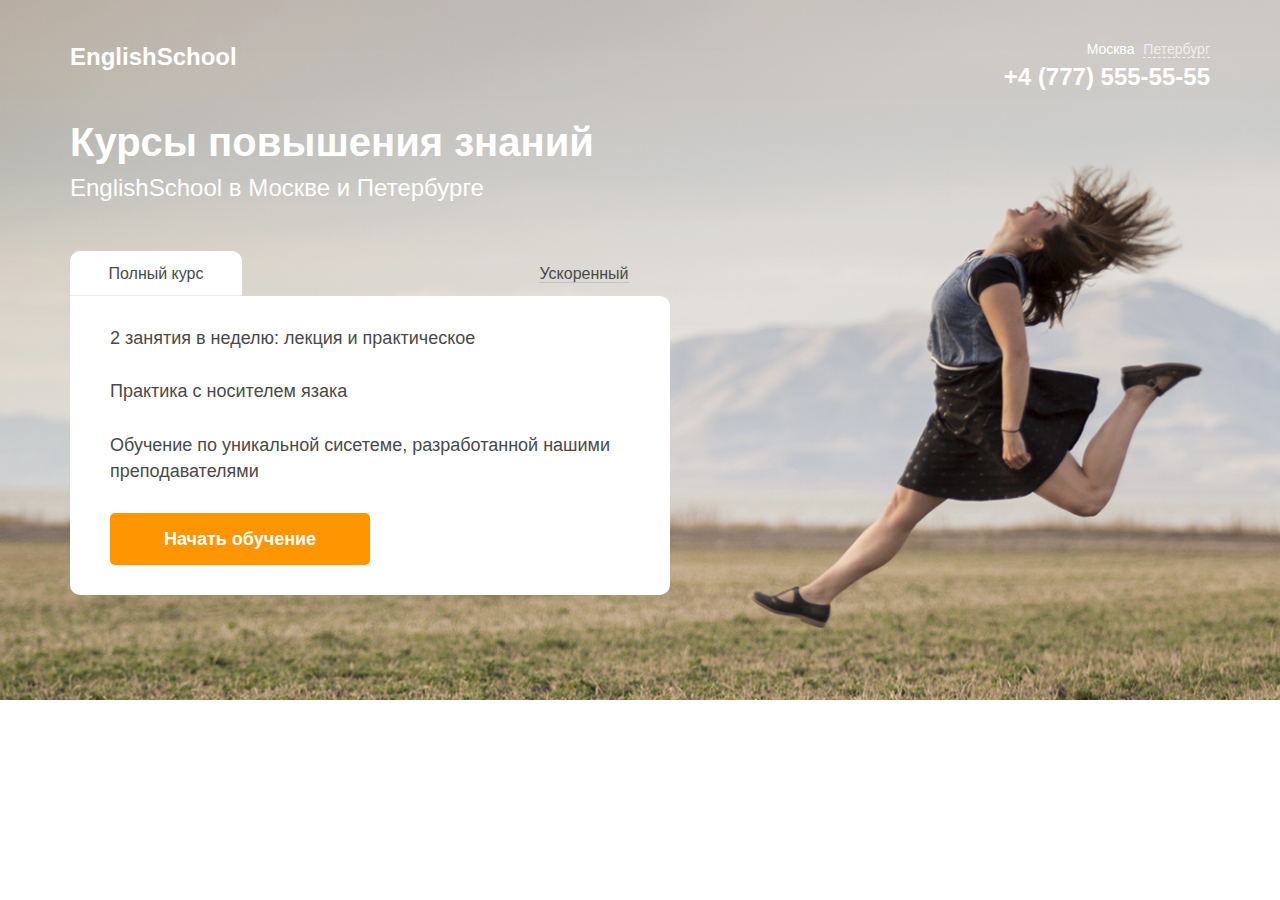
==== index.html @ d730fc29 "blah" ====
<!DOCTYPE html>
<html>
<head>

	<meta charset="utf-8" />

	<title>Заголовок</title>
	<meta content="" name="description" />
	<link rel="shortcut icon" href="favicon.png" />

	<meta http-equiv="X-UA-Compatible" content="IE=edge" />
	<meta name="viewport" content="width=device-width, initial-scale=1.0" />

	<link rel="stylesheet" href="libs/bootstrap/bootstrap-grid-3.3.2.min.css">
	<link rel="stylesheet" href="css/main.css"/>
	<link rel="stylesheet" href="css/media.css"/>
	<link href='http://fonts.googleapis.com/css?family=Open+Sans:600,300,400&subset=cyrillic' rel='stylesheet' type='text/css'>

</head>
<body>
	
	<div class="hidden"></div>
 
	<!--[if lt IE 9]>
	<script src="libs/html5shiv/es5-shim.min.js"></script>
	<script src="libs/html5shiv/html5shiv.min.js"></script> 
	<script src="libs/html5shiv/html5shiv-printshiv.min.js"></script>
	<script src="libs/respond/respond.min.js"></script>
	<![endif]-->
	
	<header class='clearfix'>
		<div class="container">
			<div class="row">
				<div class="top-line">
					<div class="col-md-6 col-sm-6">
						<div class="logo">EnglishSchool</div>
					</div>
					<div class="col-md-6 col-sm-6">
						<div class="phone">
							<div class="wrapper">
								<div class="tabs">
									<span class="tab">Москва</span> 
									<span class="tab">Петербург</span>
								</div>
								<div class="tab_content">
									<div class="tab_item">+4 (777) 555-55-55</div>
									<div class="tab_item">+7 (999) 999-99-99</div>
								</div>
							</div>
						</div>
					</div>
				</div>
			</div>
			<div class="row">
				<div class="heading clearfix">
					<div class="col-md-12">
						<h1>Курсы повышения знаний</h1>
						<h2>EnglishSchool в Москве и Петербурге</h2>
					</div>
					<div class="col-md-12">
						<div class="offers-cta clearfix">
							<div class="wrapper">
								<div class="tabs">
									<span class="tab active" style="float: left"><p>Полный курс</p></span> 
									<span class="tab" style="float: right"><p>Ускоренный</p></span>
								</div>
								<div class="tab_content">
									<div class="tab_item">
										<p>2 занятия в неделю: лекция и практическое</p>
										<p>Практика с носителем язака</p>
										<p>Обучение по уникальной сисетеме, разработанной нашими преподавателями</p>
										<a href="#" class="btn">Начать обучение</a>
									</div>
									<div class="tab_item">
										<p>2 занятия в неделю: лекция и практическое</p>
										<p>Практика с носителем язака</p>
										<p>Обучение по уникальной сисетеме, разработанной нашими преподавателями</p>
										<a href="#" class="btn">Начать обучение</a> 
									</div>
								</div>
							</div>
						</div>
					</div>
				</div>
			</div>
		</div>
	</header>
	
	<script src="libs/bootstrap/bootstrap.min.js"></script>
	<script src="libs/jquery/jquery-1.11.2.min.js"></script>
	<script src="libs/modernizr/modernizr.js"></script>
	
	<script src="js/common.js"></script>

	<!-- Yandex.Metrika counter --><!-- /Yandex.Metrika counter -->
	<!-- Google Analytics counter --><!-- /Google Analytics counter -->
	
</body>
</html>
---- css/main.css ----
body {
  font-family: "Open Sans ", sans-serif;
  font-weight: normal;
  font-size: 14px;
  min-width: 320px;
  position: relative;
  line-height: 1.42857;
  -webkit-font-smoothing: antialised; }

h1 {
  font-size: 40px; }

h2 {
  font-size: 24px;
  font-weight: 300; }

header {
  min-height: 700px;
  background: url("../img/header-bg.png") top center/cover;
  color: white;
  padding-bottom: 60px; }

.top-line {
  margin-top: 40px; }

.logo {
  font-size: 24px;
  font-weight: 600; }

.phone {
  text-align: right; }

.phone .wrapper .tabs :nth-child(2) {
  margin-left: 5px; }

.phone .wrapper .tabs .tab {
  color: rgba(255, 255, 255, 0.7);
  border-bottom: 1px dashed rgba(255, 255, 255, 0.7);
  cursor: pointer; }

.phone .wrapper .tabs .active {
  color: white;
  border-bottom: none;
  cursor: auto; }

.phone .wrapper .tab_content .tab_item {
  display: none;
  font-size: 24px;
  font-weight: 600; }

.phone .wrapper .tab_content .tab_item:first-child {
  display: block; }

.heading {
  margin-top: 20px; }

.heading h1, .heading h2 {
  margin: 0; }

.offers-cta {
  width: 600px;
  margin-top: 45px;
  position: relative; }
  .offers-cta .wrapper .tabs .tab {
    position: relative;
    display: inline-block;
    width: 172px;
    height: 100px;
    color: #4a4a4a;
    text-align: center;
    line-height: 45px;
    font-size: 16px;
    cursor: pointer; }
    .offers-cta .wrapper .tabs .tab.active {
      background: white;
      border-radius: 10px;
      text-align: center;
      line-height: 45px;
      font-size: 16px;
      cursor: auto; }
      .offers-cta .wrapper .tabs .tab.active::before {
        content: "";
        position: absolute;
        left: 0;
        top: 44px;
        display: inline-block;
        width: 172px;
        height: 1px;
        background: #ebebeb;
        z-index: 1; }
      .offers-cta .wrapper .tabs .tab.active p {
        border-bottom: none; }
        .offers-cta .wrapper .tabs .tab.active p:hover {
          border: none; }
    .offers-cta .wrapper .tabs .tab p {
      border-bottom: 1px solid rgba(0, 0, 0, 0.1);
      display: inline; }
      .offers-cta .wrapper .tabs .tab p:hover {
        border-bottom: 1px solid #4a4a4a; }
  .offers-cta .wrapper .tab_content {
    display: block;
    position: absolute;
    top: 45px;
    width: 600px;
    padding: 30px 40px;
    background: white;
    border-radius: 10px; }
    .offers-cta .wrapper .tab_content .tab_item p {
      margin: 0 0 28px 0;
      color: #4a4a4a;
      font-size: 18px; }
    .offers-cta .wrapper .tab_content .tab_item .btn {
      display: block;
      width: 50%;
      height: 52px;
      border-radius: 5px;
      background: #ff9500;
      color: white;
      font-size: 18px;
      font-weight: 600;
      line-height: 52px;
      text-align: center;
      -webkit-transition: all 0.1s ease-in-out;
      transition: all 0.1s ease-in-out; }
      .offers-cta .wrapper .tab_content .tab_item .btn:hover {
        text-decoration: none;
        background: #ffa423; }

body input:focus:required:invalid,
body textarea:focus:required:invalid {
  color: red; }

body input:required:valid,
body textarea:required:valid {
  color: green; }

.hidden {
  display: none; }
---- css/media.css ----
/*==========  Desktop First Method  ==========*/

/* Large Devices, Wide Screens */
@media only screen and (max-width : 1200px) {

}

/* Medium Devices, Desktops */
@media only screen and (max-width : 992px) {

}

/* Small Devices, Tablets */
@media only screen and (max-width : 768px) {
	header{
		min-height: 750px; 
	}

	.logo, .phone {
		text-align: center;
	}
	
	.logo {
		margin-bottom: 35px;
	}

	.heading h1 {
		font-size: 40px;
		text-align: center;
		line-height: 1.2em;
		margin-bottom: 15px;
	}

	.heading h2 {
		font-size: 22px;
		text-align: center;
	}
	.offers-cta{
		margin: 50px auto auto auto;
	}
}

/* Extra Small Devices, Phones */
@media only screen and (max-width : 571px) {
	header{
		min-height: 800px; 
	}
}

/* Custom, iPhone Retina */
@media only screen and (max-width : 430px) {
	header{
		min-height: 900px; 
	}
	.heading{
		margin-top: 40px;
	}
	.offers-cta{
		width: 90%;
	}
	.offers-cta .wrapper .tabs .tab, .offers-cta .wrapper .tabs .tab.active::before{
		width: 159px;
	}
	.offers-cta .wrapper .tab_content, .offers-cta .wrapper .tab_content .tab_item .btn{
		width: 100%;
	}
}


/*==========  Mobile First Method  ==========*/

/* Custom, iPhone Retina */
@media only screen and (min-width : 320px) {

}

/* Extra Small Devices, Phones */
@media only screen and (min-width : 480px) {

}

/* Small Devices, Tablets */
@media only screen and (min-width : 768px) {

}

/* Medium Devices, Desktops */
@media only screen and (min-width : 992px) {

}

 /* Large Devices, Wide Screens */
@media only screen and (min-width : 1200px) {

}
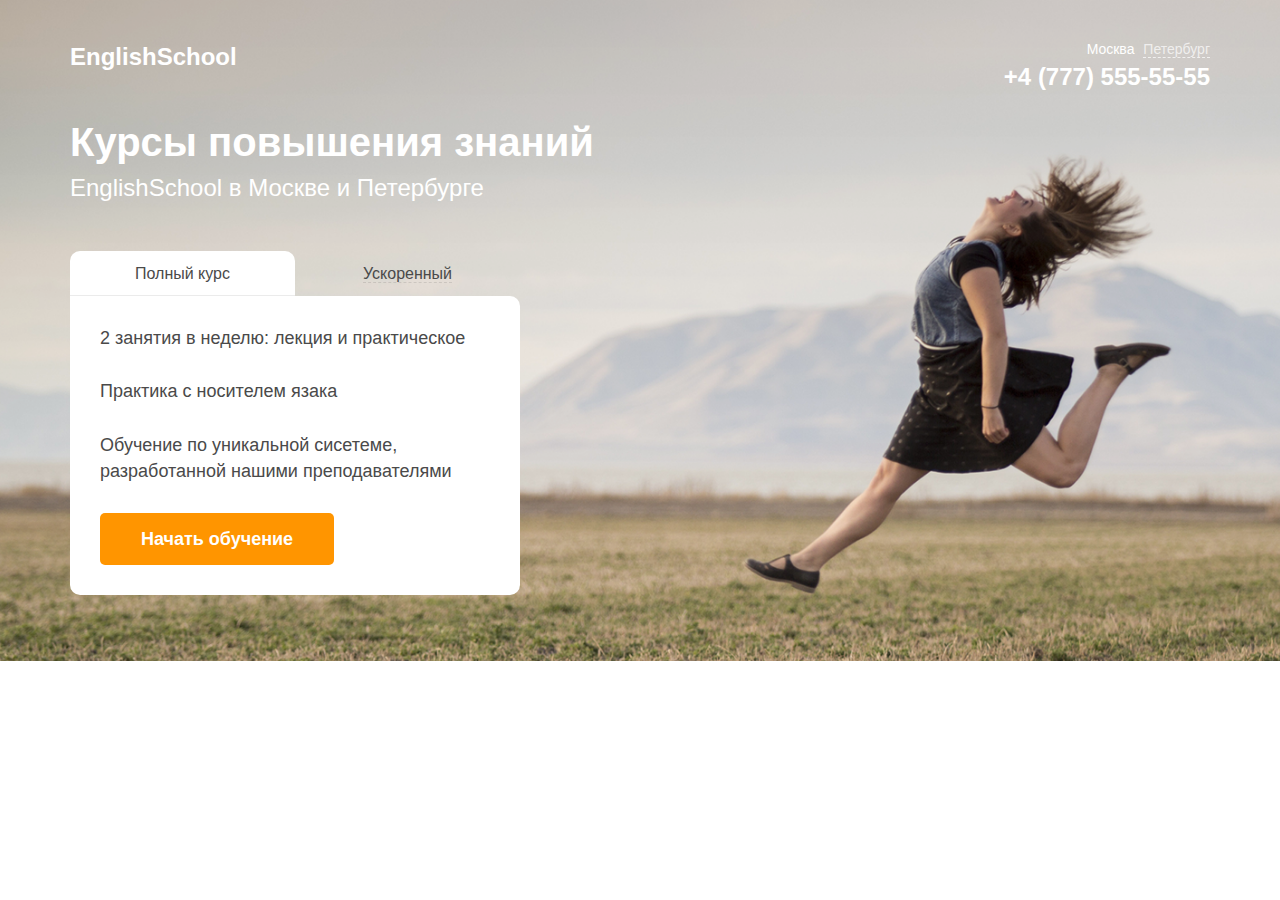
==== commit e6969868: "blah" ====
--- a/index.html
+++ b/index.html
@@ -31,12 +31,12 @@
 	<header class='clearfix'>
 		<div class="container">
 			<div class="row">
-				<div class="top-line">
+				<div class="top-line clearfix">
 					<div class="col-md-6 col-sm-6">
 						<div class="logo">EnglishSchool</div>
 					</div>
 					<div class="col-md-6 col-sm-6">
-						<div class="phone">
+						<div class="phone clearfix">
 							<div class="wrapper">
 								<div class="tabs">
 									<span class="tab">Москва</span> 
@@ -57,28 +57,29 @@
 						<h1>Курсы повышения знаний</h1>
 						<h2>EnglishSchool в Москве и Петербурге</h2>
 					</div>
+				</div>
+				<div class="offers-cta clearfix">
 					<div class="col-md-12">
-						<div class="offers-cta clearfix">
-							<div class="wrapper">
-								<div class="tabs">
-									<span class="tab active" style="float: left"><p>Полный курс</p></span> 
-									<span class="tab" style="float: right"><p>Ускоренный</p></span>
+						<div class="wrapper clearfix">
+							<div class="tabs">
+								<span class="tab active" style="float: left"><p>Полный курс</p></span> 
+								<span class="tab" style="float: right"><p>Ускоренный</p></span>
+							</div>
+							<div class="tab_content">
+								<div class="tab_item">
+									<p>2 занятия в неделю: лекция и практическое</p>
+									<p>Практика с носителем язака</p>
+									<p>Обучение по уникальной сисетеме, разработанной нашими преподавателями</p>
+									<a href="#" class="btn">Начать обучение</a>
 								</div>
-								<div class="tab_content">
-									<div class="tab_item">
-										<p>2 занятия в неделю: лекция и практическое</p>
-										<p>Практика с носителем язака</p>
-										<p>Обучение по уникальной сисетеме, разработанной нашими преподавателями</p>
-										<a href="#" class="btn">Начать обучение</a>
-									</div>
-									<div class="tab_item">
-										<p>2 занятия в неделю: лекция и практическое</p>
-										<p>Практика с носителем язака</p>
-										<p>Обучение по уникальной сисетеме, разработанной нашими преподавателями</p>
-										<a href="#" class="btn">Начать обучение</a> 
-									</div>
+								<div class="tab_item">
+									<p>2 занятия в неделю: лекция и практическое</p>
+									<p>Практика с носителем язака</p>
+									<p>Обучение по уникальной сисетеме, разработанной нашими преподавателями</p>
+									<a href="#" class="btn">Начать обучение</a> 
 								</div>
 							</div>
+							<div class="myclearfix">.</div>
 						</div>
 					</div>
 				</div>
--- a/css/main.css
+++ b/css/main.css
@@ -15,7 +15,8 @@
   font-weight: 300; }
 
 header {
-  min-height: 700px;
+  min-height: 100px;
+  padding-bottom: 60px;
   background: url("../img/header-bg.png") top center/cover;
   color: white;
   padding-bottom: 60px; }
@@ -58,73 +59,78 @@
   margin: 0; }
 
 .offers-cta {
-  width: 600px;
-  margin-top: 45px;
-  position: relative; }
-  .offers-cta .wrapper .tabs .tab {
-    position: relative;
-    display: inline-block;
-    width: 172px;
-    height: 100px;
-    color: #4a4a4a;
-    text-align: center;
-    line-height: 45px;
-    font-size: 16px;
-    cursor: pointer; }
-    .offers-cta .wrapper .tabs .tab.active {
-      background: white;
-      border-radius: 10px;
+  margin-top: 45px; }
+  .offers-cta .col-md-12 .wrapper {
+    width: 450px;
+    position: relative; }
+    .offers-cta .col-md-12 .wrapper .tabs .tab {
+      position: relative;
+      display: inline-block;
+      width: 50%;
+      height: 100px;
+      color: #4a4a4a;
       text-align: center;
       line-height: 45px;
       font-size: 16px;
-      cursor: auto; }
-      .offers-cta .wrapper .tabs .tab.active::before {
-        content: "";
-        position: absolute;
-        left: 0;
-        top: 44px;
-        display: inline-block;
-        width: 172px;
-        height: 1px;
-        background: #ebebeb;
-        z-index: 1; }
-      .offers-cta .wrapper .tabs .tab.active p {
-        border-bottom: none; }
-        .offers-cta .wrapper .tabs .tab.active p:hover {
-          border: none; }
-    .offers-cta .wrapper .tabs .tab p {
-      border-bottom: 1px solid rgba(0, 0, 0, 0.1);
-      display: inline; }
-      .offers-cta .wrapper .tabs .tab p:hover {
-        border-bottom: 1px solid #4a4a4a; }
-  .offers-cta .wrapper .tab_content {
+      cursor: pointer; }
+      .offers-cta .col-md-12 .wrapper .tabs .tab.active {
+        background: white;
+        border-radius: 10px;
+        text-align: center;
+        line-height: 45px;
+        font-size: 16px;
+        cursor: auto; }
+        .offers-cta .col-md-12 .wrapper .tabs .tab.active::before {
+          content: "";
+          position: absolute;
+          left: 0;
+          top: 44px;
+          display: inline-block;
+          width: 100%;
+          height: 1px;
+          background: #ebebeb;
+          z-index: 1; }
+        .offers-cta .col-md-12 .wrapper .tabs .tab.active p {
+          border-bottom: none; }
+          .offers-cta .col-md-12 .wrapper .tabs .tab.active p:hover {
+            border: none; }
+      .offers-cta .col-md-12 .wrapper .tabs .tab p {
+        border-bottom: 1px dashed rgba(0, 0, 0, 0.1);
+        display: inline; }
+        .offers-cta .col-md-12 .wrapper .tabs .tab p:hover {
+          border-bottom: 1px dashed #4a4a4a; }
+    .offers-cta .col-md-12 .wrapper .tab_content {
+      display: block;
+      position: absolute;
+      top: 45px;
+      width: 450px;
+      padding: 30px 30px;
+      background: white;
+      border-radius: 10px; }
+      .offers-cta .col-md-12 .wrapper .tab_content .tab_item p {
+        margin: 0 0 28px 0;
+        color: #4a4a4a;
+        font-size: 18px; }
+      .offers-cta .col-md-12 .wrapper .tab_content .tab_item .btn {
+        display: block;
+        width: 60%;
+        height: 52px;
+        border-radius: 5px;
+        background: #ff9500;
+        color: white;
+        font-size: 18px;
+        font-weight: 600;
+        line-height: 52px;
+        text-align: center;
+        -webkit-transition: all 0.1s ease-in-out;
+        transition: all 0.1s ease-in-out; }
+        .offers-cta .col-md-12 .wrapper .tab_content .tab_item .btn:hover {
+          text-decoration: none;
+          background: #ffa423; }
+  .offers-cta .col-md-12 .myclearfix {
     display: block;
-    position: absolute;
-    top: 45px;
-    width: 600px;
-    padding: 30px 40px;
-    background: white;
-    border-radius: 10px; }
-    .offers-cta .wrapper .tab_content .tab_item p {
-      margin: 0 0 28px 0;
-      color: #4a4a4a;
-      font-size: 18px; }
-    .offers-cta .wrapper .tab_content .tab_item .btn {
-      display: block;
-      width: 50%;
-      height: 52px;
-      border-radius: 5px;
-      background: #ff9500;
-      color: white;
-      font-size: 18px;
-      font-weight: 600;
-      line-height: 52px;
-      text-align: center;
-      -webkit-transition: all 0.1s ease-in-out;
-      transition: all 0.1s ease-in-out; }
-      .offers-cta .wrapper .tab_content .tab_item .btn:hover {
-        text-decoration: none;
-        background: #ffa423; }
+    height: 350px;
+    text-indent: -9999px; }
 
 body input:focus:required:invalid,
 body textarea:focus:required:invalid {
--- a/css/media.css
+++ b/css/media.css
@@ -1,6 +1,6 @@
 /*==========  Desktop First Method  ==========*/
 
-/* Large Devices, Wide Screens */
+/* Large Devices, Wide Scre	ens */
 @media only screen and (max-width : 1200px) {
 
 }
@@ -30,40 +30,40 @@
 		line-height: 1.2em;
 		margin-bottom: 15px;
 	}
-
 	.heading h2 {
 		font-size: 22px;
 		text-align: center;
 	}
-	.offers-cta{
-		margin: 50px auto auto auto;
+	.offers-cta .col-md-12 .wrapper, .offers-cta .col-md-12 .wrapper .tab_content .tab_item .btn {
+		margin: auto;
 	}
 }
 
 /* Extra Small Devices, Phones */
 @media only screen and (max-width : 571px) {
-	header{
-		min-height: 800px; 
+	.offers-cta .col-md-12 .wrapper, .offers-cta .col-md-12 .wrapper .tab_content {
+		width: 100%;
 	}
 }
 
 /* Custom, iPhone Retina */
 @media only screen and (max-width : 430px) {
-	header{
-		min-height: 900px; 
-	}
+	/*header{
+		min-height: 1100px; 
+	}*/
 	.heading{
 		margin-top: 40px;
 	}
-	.offers-cta{
-		width: 90%;
+	.offers-cta .col-md-12 .wrapper .tab_content{
+		padding: 30px;
 	}
-	.offers-cta .wrapper .tabs .tab, .offers-cta .wrapper .tabs .tab.active::before{
-		width: 159px;
-	}
-	.offers-cta .wrapper .tab_content, .offers-cta .wrapper .tab_content .tab_item .btn{
+	.offers-cta .col-md-12 .wrapper .tab_content .tab_item .btn{
 		width: 100%;
 	}
+	.offers-cta .col-md-12 .myclearfix {
+		height: 400px;
+	}
+	
 }
 
 
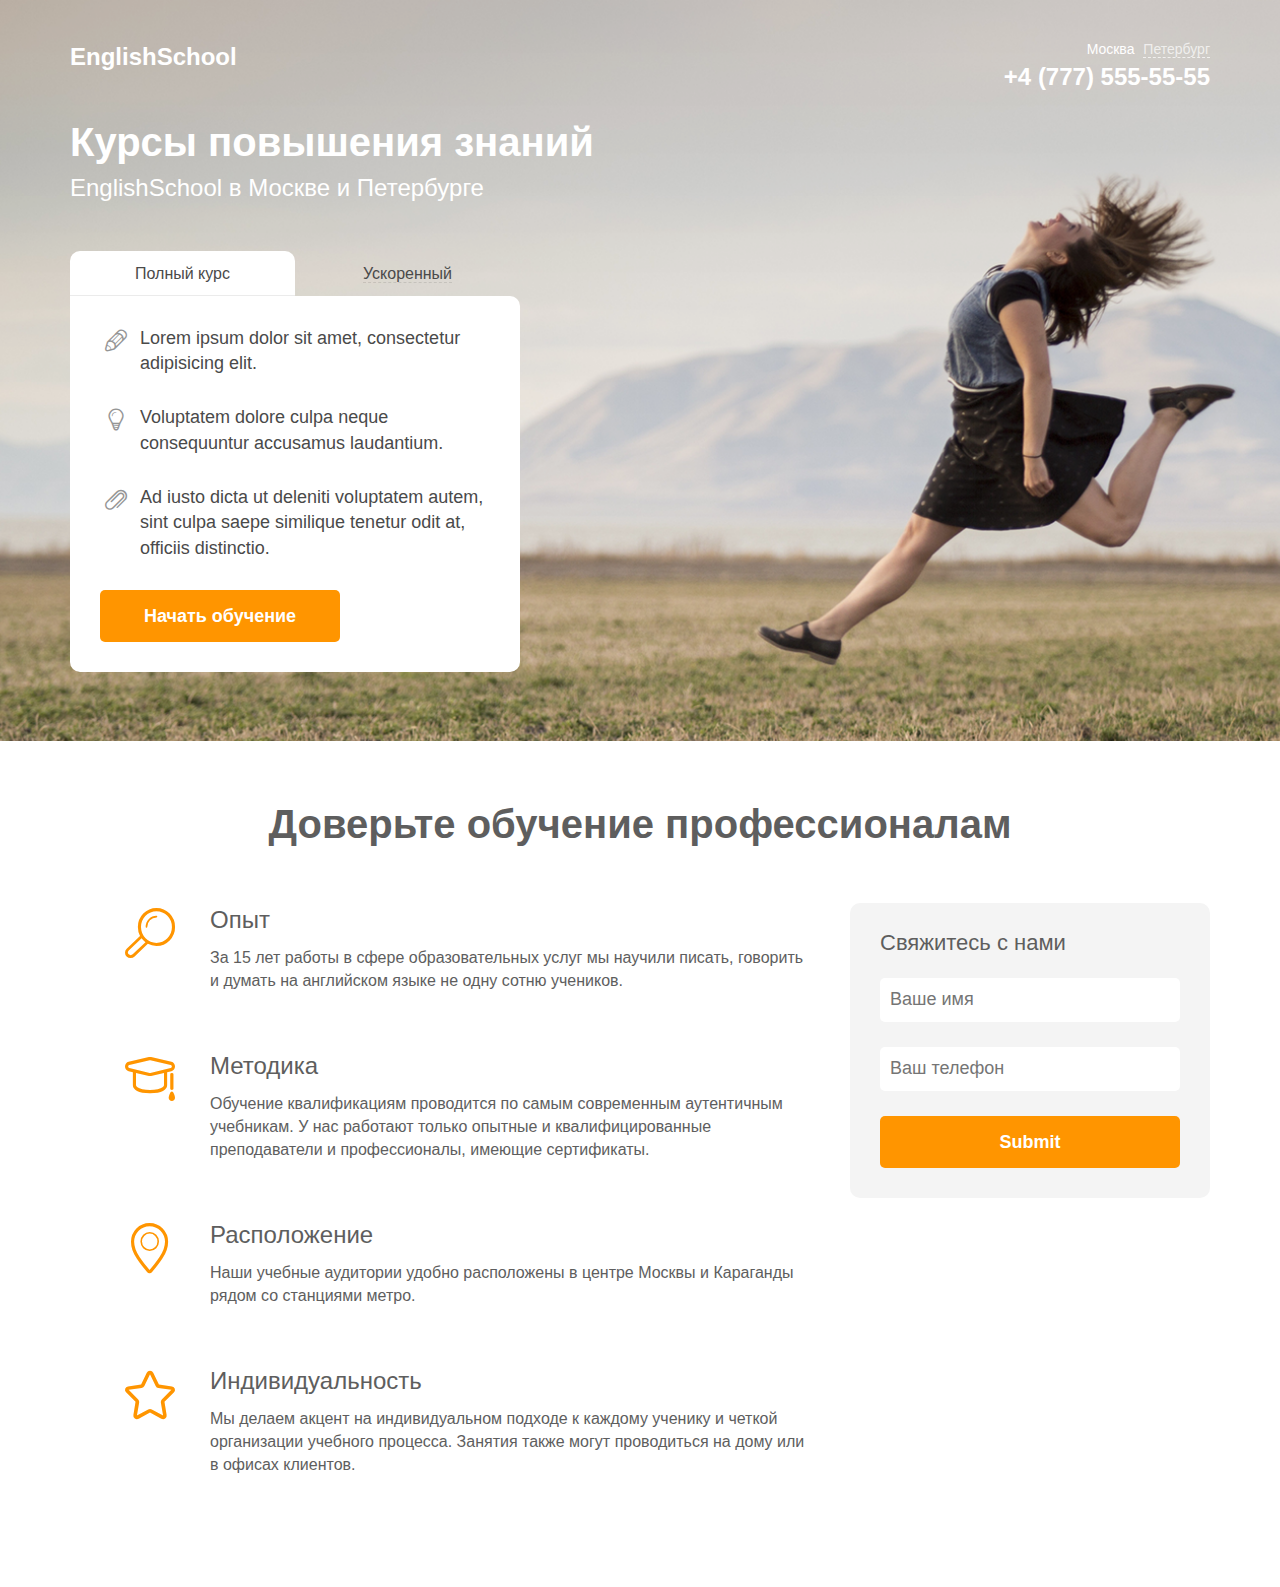
==== commit 0f2a3a53: "blah" ====
--- a/index.html
+++ b/index.html
@@ -10,11 +10,13 @@
 
 	<meta http-equiv="X-UA-Compatible" content="IE=edge" />
 	<meta name="viewport" content="width=device-width, initial-scale=1.0" />
+	<meta name="format-detection" content="telephone=no"> <!-- turn off phone number coloring -->
 
 	<link rel="stylesheet" href="libs/bootstrap/bootstrap-grid-3.3.2.min.css">
 	<link rel="stylesheet" href="css/main.css"/>
 	<link rel="stylesheet" href="css/media.css"/>
 	<link href='http://fonts.googleapis.com/css?family=Open+Sans:600,300,400&subset=cyrillic' rel='stylesheet' type='text/css'>
+	<link rel="stylesheet" href="css/linecons-font.css">
 
 </head>
 <body>
@@ -67,16 +69,16 @@
 							</div>
 							<div class="tab_content">
 								<div class="tab_item">
-									<p>2 занятия в неделю: лекция и практическое</p>
-									<p>Практика с носителем язака</p>
-									<p>Обучение по уникальной сисетеме, разработанной нашими преподавателями</p>
-									<a href="#" class="btn">Начать обучение</a>
+									<p class="li_pen">Lorem ipsum dolor sit amet, consectetur adipisicing elit.</p>
+									<p class="li_bulb">Voluptatem dolore culpa neque consequuntur accusamus laudantium.</p>
+									<p class="li_clip">Ad iusto dicta ut deleniti voluptatem autem, sint culpa saepe similique tenetur odit at, officiis distinctio.</p>
+									<a href="#" class="btn">Начать обучение</a> 
 								</div>
 								<div class="tab_item">
-									<p>2 занятия в неделю: лекция и практическое</p>
-									<p>Практика с носителем язака</p>
-									<p>Обучение по уникальной сисетеме, разработанной нашими преподавателями</p>
-									<a href="#" class="btn">Начать обучение</a> 
+									<p class="li_calendar">2 занятия в неделю: лекция и практическое</p>
+									<p class="li_bubble">Практика с носителем язака</p>
+									<p class="li_lab">Обучение по уникальной сисетеме, разработанной нашими преподавателями</p>
+									<a href="#" class="btn">Начать обучение</a>
 								</div>
 							</div>
 							<div class="myclearfix">.</div>
@@ -86,6 +88,68 @@
 			</div>
 		</div>
 	</header>
+
+	<section class="second">
+		<div class="container">
+			<div class="row">
+				<div class="col-md-12">
+					<h1>Доверьте обучение профессионалам</h1>
+					<div class="row">
+						<div class="col-md-8">
+							<div class="profy-item clearfix">
+								<div class="profy-left col-md-2 col-sm-2 col-xs-2">
+									<i class="li_search"></i>
+								</div>
+								<div class="profy-right col-md-10 col-sm-10 col-xs-10">
+									<h4>Опыт</h4>
+									<p>За 15 лет работы в сфере образовательных услуг мы научили писать, говорить и думать на английском языке не одну сотню учеников.</p>
+								</div>
+							</div>
+
+							<div class="profy-item clearfix">
+								<div class="profy-left col-md-2 col-sm-2 col-xs-2">
+									<i class="li_study"></i>
+								</div>
+								<div class="profy-right col-md-10 col-sm-10 col-xs-10">
+									<h4>Методика</h4>
+									<p>Обучение квалификациям проводится по самым современным аутентичным учебникам. У нас работают только опытные и квалифицированные преподаватели и профессионалы, имеющие сертификаты.</p>
+								</div>
+							</div>
+
+							<div class="profy-item clearfix">
+								<div class="profy-left col-md-2 col-sm-2 col-xs-2">
+									<i class="li_location"></i>
+								</div>
+								<div class="profy-right col-md-10 col-sm-10 col-xs-10">
+									<h4>Расположение</h4>
+									<p>Наши учебные аудитории удобно расположены в центре Москвы и Караганды рядом со станциями метро. </p>
+								</div>
+							</div>
+
+							<div class="profy-item clearfix">
+								<div class="profy-left col-md-2 col-sm-2 col-xs-2">
+									<i class="li_star"></i>
+								</div>
+								<div class="profy-right col-md-10 col-sm-10 col-xs-10">
+									<h4>Индивидуальность</h4>
+									<p>Мы делаем акцент на индивидуальном подходе к каждому ученику и четкой организации учебного процесса. Занятия также могут проводиться на дому или в офисах клиентов.</p>
+								</div>
+							</div>
+
+						</div>
+						<div class="col-md-4 col-sm-12 col-xs-12">
+							<form class="form">
+								<h5>Свяжитесь с нами</h5>
+								<input type="text" name="name" placeholder="Ваше имя">
+								<input type="text" name="phone" placeholder="Ваш телефон">
+								<input type="submit" class="btn">
+							</form>
+						</div>
+					</div>
+				</div>
+			</div>
+		</div>
+	</section>
 	
 	<script src="libs/bootstrap/bootstrap.min.js"></script>
 	<script src="libs/jquery/jquery-1.11.2.min.js"></script>
--- a/css/main.css
+++ b/css/main.css
@@ -1,3 +1,4 @@
+@charset "UTF-8";
 body {
   font-family: "Open Sans ", sans-serif;
   font-weight: normal;
@@ -8,7 +9,8 @@
   -webkit-font-smoothing: antialised; }
 
 h1 {
-  font-size: 40px; }
+  font-size: 40px;
+  margin: 0; }
 
 h2 {
   font-size: 24px;
@@ -18,8 +20,7 @@
   min-height: 100px;
   padding-bottom: 60px;
   background: url("../img/header-bg.png") top center/cover;
-  color: white;
-  padding-bottom: 60px; }
+  color: white; }
 
 .top-line {
   margin-top: 40px; }
@@ -96,7 +97,10 @@
             border: none; }
       .offers-cta .col-md-12 .wrapper .tabs .tab p {
         border-bottom: 1px dashed rgba(0, 0, 0, 0.1);
-        display: inline; }
+        display: inline;
+        -webkit-transition: all 0.1s ease-in-out;
+        -moz-transition: all 0.1s ease-in-out;
+        transition: all 0.1s ease-in-out; }
         .offers-cta .col-md-12 .wrapper .tabs .tab p:hover {
           border-bottom: 1px dashed #4a4a4a; }
     .offers-cta .col-md-12 .wrapper .tab_content {
@@ -110,10 +114,18 @@
       .offers-cta .col-md-12 .wrapper .tab_content .tab_item p {
         margin: 0 0 28px 0;
         color: #4a4a4a;
-        font-size: 18px; }
+        font-size: 18px;
+        position: relative;
+        margin-left: 40px; }
+      .offers-cta .col-md-12 .wrapper .tab_content .tab_item .li_calendar:before, .offers-cta .col-md-12 .wrapper .tab_content .tab_item .li_bubble:before, .offers-cta .col-md-12 .wrapper .tab_content .tab_item .li_lab:before, .offers-cta .col-md-12 .wrapper .tab_content .tab_item .li_pen:before, .offers-cta .col-md-12 .wrapper .tab_content .tab_item .li_bulb:before, .offers-cta .col-md-12 .wrapper .tab_content .tab_item .li_clip:before {
+        position: absolute;
+        top: 3px;
+        left: -35px;
+        font-size: 22px;
+        color: #959595; }
       .offers-cta .col-md-12 .wrapper .tab_content .tab_item .btn {
         display: block;
-        width: 60%;
+        width: 240px;
         height: 52px;
         border-radius: 5px;
         background: #ff9500;
@@ -123,14 +135,102 @@
         line-height: 52px;
         text-align: center;
         -webkit-transition: all 0.1s ease-in-out;
+        -moz-transition: all 0.1s ease-in-out;
         transition: all 0.1s ease-in-out; }
         .offers-cta .col-md-12 .wrapper .tab_content .tab_item .btn:hover {
           text-decoration: none;
           background: #ffa423; }
   .offers-cta .col-md-12 .myclearfix {
     display: block;
-    height: 350px;
+    height: 430px;
     text-indent: -9999px; }
+
+section.second {
+  padding: 55px 0; }
+  section.second h1 {
+    text-align: center;
+    color: #5e5e5e;
+    margin-bottom: 50px; }
+  section.second form {
+    background: #f4f4f4;
+    width: 100%;
+    padding: 30px;
+    border-radius: 10px; }
+    section.second form h5 {
+      margin: 0 0 25px 0;
+      font-size: 22px;
+      font-weight: 400;
+      color: #5e5e5e;
+      line-height: 20px; }
+    section.second form input {
+      border: none;
+      outline: none;
+      width: 100%;
+      height: 44px;
+      border-radius: 5px;
+      font-size: 18px;
+      padding: 10px;
+      margin-bottom: 25px;
+      position: relative; }
+      section.second form input:focus {
+        border: 2px solid #67bc5c; }
+      section.second form input::-webkit-input-placeholder {
+        font-weight: 300; }
+      section.second form input:-moz-placeholder {
+        font-weight: 300; }
+    section.second form input[name=name]::-webkit-input-placeholder:before {
+      font-family: "linecons";
+      content: "";
+      position: absolute;
+      right: 10px; }
+    section.second form input[name=name]:-moz-placeholder:before {
+      font-family: "linecons";
+      content: "";
+      position: absolute;
+      right: 10px; }
+    section.second form input[name=phone]::-webkit-input-placeholder:before {
+      font-family: "linecons";
+      content: "";
+      position: absolute;
+      right: 10px; }
+    section.second form input[name=phone]:-moz-placeholder:before {
+      font-family: "linecons";
+      content: "";
+      position: absolute;
+      right: 10px; }
+    section.second form .btn {
+      background: #ff9500;
+      color: white;
+      font-size: 18px;
+      font-weight: 600;
+      height: 52px;
+      line-height: 32px;
+      margin: 0;
+      -webkit-transition: all 0.1s ease-in-out;
+      -moz-transition: all 0.1s ease-in-out;
+      transition: all 0.1s ease-in-out; }
+      section.second form .btn:hover {
+        text-decoration: none;
+        background: #ffa423; }
+
+.profy-item {
+  margin-bottom: 40px; }
+
+.profy-left i {
+  font-size: 50px;
+  color: #ff9500;
+  margin-left: 40px; }
+
+.profy-right h4 {
+  display: inline-block;
+  margin: 0;
+  font-size: 24px;
+  font-weight: 400;
+  color: #5e5e5e; }
+.profy-right p {
+  margin-top: 10px;
+  font-size: 16px;
+  color: #5e5e5e; }
 
 body input:focus:required:invalid,
 body textarea:focus:required:invalid {
--- a/css/media.css
+++ b/css/media.css
@@ -2,18 +2,30 @@
 
 /* Large Devices, Wide Scre	ens */
 @media only screen and (max-width : 1200px) {
-
+	.profy-left i {
+		margin-left: 20px;
+	}
 }
 
 /* Medium Devices, Desktops */
 @media only screen and (max-width : 992px) {
-
+	/* section.second .container .row .col-md-8 .text{
+		max-width: 344px;
+	}*/
+	section.second .container .row form {
+		max-width: 350px;
+		margin: auto;
+	}
+	.profy-left i {
+		margin-left: 40px;
+	}
 }
 
 /* Small Devices, Tablets */
 @media only screen and (max-width : 768px) {
 	header{
 		min-height: 750px; 
+		margin: auto;
 	}
 
 	.logo, .phone {
@@ -37,6 +49,12 @@
 	.offers-cta .col-md-12 .wrapper, .offers-cta .col-md-12 .wrapper .tab_content .tab_item .btn {
 		margin: auto;
 	}
+	section.second .container .row form {
+		max-width: 350px;
+	}
+	.profy-left i {
+		margin-left: 20px;
+	}
 }
 
 /* Extra Small Devices, Phones */
@@ -44,26 +62,40 @@
 	.offers-cta .col-md-12 .wrapper, .offers-cta .col-md-12 .wrapper .tab_content {
 		width: 100%;
 	}
+	section.second .container .row form {
+		width: 350px;
+	}
+	.profy-left i {
+		margin-left: 0;
+	}
 }
 
 /* Custom, iPhone Retina */
 @media only screen and (max-width : 430px) {
-	/*header{
-		min-height: 1100px; 
-	}*/
 	.heading{
 		margin-top: 40px;
 	}
 	.offers-cta .col-md-12 .wrapper .tab_content{
 		padding: 30px;
 	}
-	.offers-cta .col-md-12 .wrapper .tab_content .tab_item .btn{
+	.offers-cta .col-md-12 .myclearfix {
+		height: 480px;
+	}
+	section.second .container .row form { 
 		width: 100%;
 	}
+	h1 {
+		font-size: 30px;
+	}
+	.profy-left i {
+		font-size: 34px;
+	}
+}
+/*iPhone 4*/
+@media only screen and (max-width : 320px){
 	.offers-cta .col-md-12 .myclearfix {
-		height: 400px;
+		height: 550px;
 	}
-	
 }
 
 
--- a/css/linecons-font.css
+++ b/css/linecons-font.css
@@ -0,0 +1,175 @@
+@font-face {
+	font-family: 'linecons';
+	src:url('fonts/linecons.eot');
+}
+@font-face {
+	font-family: 'linecons';
+	src: url([data-uri]) format('svg'),
+		 url([data-uri]) format('truetype');
+	font-weight: normal;
+	font-style: normal;
+}
+
+/* Use the following CSS code if you want to use data attributes for inserting your icons */
+[data-icon]:before {
+	font-family: 'linecons';
+	content: attr(data-icon);
+	speak: none;
+	font-weight: normal;
+	line-height: 1;
+	-webkit-font-smoothing: antialiased;
+}
+
+/* Use the following CSS code if you want to have a class per icon */
+[class^="li_"]:before, [class*=" li_"]:before {
+	font-family: 'linecons';
+	font-style: normal;
+	speak: none;
+	font-weight: normal;
+	line-height: 1;
+	-webkit-font-smoothing: antialiased;
+}
+.li_heart:before {
+	content: "\e000";
+}
+.li_cloud:before {
+	content: "\e001";
+}
+.li_star:before {
+	content: "\e002";
+}
+.li_tv:before {
+	content: "\e003";
+}
+.li_sound:before {
+	content: "\e004";
+}
+.li_video:before {
+	content: "\e005";
+}
+.li_trash:before {
+	content: "\e006";
+}
+.li_user:before {
+	content: "\e007";
+}
+.li_key:before {
+	content: "\e008";
+}
+.li_search:before {
+	content: "\e009";
+}
+.li_settings:before {
+	content: "\e00a";
+}
+.li_camera:before {
+	content: "\e00b";
+}
+.li_tag:before {
+	content: "\e00c";
+}
+.li_lock:before {
+	content: "\e00d";
+}
+.li_bulb:before {
+	content: "\e00e";
+}
+.li_pen:before {
+	content: "\e00f";
+}
+.li_diamond:before {
+	content: "\e010";
+}
+.li_display:before {
+	content: "\e011";
+}
+.li_location:before {
+	content: "\e012";
+}
+.li_eye:before {
+	content: "\e013";
+}
+.li_bubble:before {
+	content: "\e014";
+}
+.li_stack:before {
+	content: "\e015";
+}
+.li_cup:before {
+	content: "\e016";
+}
+.li_phone:before {
+	content: "\e017";
+}
+.li_news:before {
+	content: "\e018";
+}
+.li_mail:before {
+	content: "\e019";
+}
+.li_like:before {
+	content: "\e01a";
+}
+.li_photo:before {
+	content: "\e01b";
+}
+.li_note:before {
+	content: "\e01c";
+}
+.li_clock:before {
+	content: "\e01d";
+}
+.li_paperplane:before {
+	content: "\e01e";
+}
+.li_params:before {
+	content: "\e01f";
+}
+.li_banknote:before {
+	content: "\e020";
+}
+.li_data:before {
+	content: "\e021";
+}
+.li_music:before {
+	content: "\e022";
+}
+.li_megaphone:before {
+	content: "\e023";
+}
+.li_study:before {
+	content: "\e024";
+}
+.li_lab:before {
+	content: "\e025";
+}
+.li_food:before {
+	content: "\e026";
+}
+.li_t-shirt:before {
+	content: "\e027";
+}
+.li_fire:before {
+	content: "\e028";
+}
+.li_clip:before {
+	content: "\e029";
+}
+.li_shop:before {
+	content: "\e02a";
+}
+.li_calendar:before {
+	content: "\e02b";
+}
+.li_vallet:before {
+	content: "\e02c";
+}
+.li_vynil:before {
+	content: "\e02d";
+}
+.li_truck:before {
+	content: "\e02e";
+}
+.li_world:before {
+	content: "\e02f";
+}
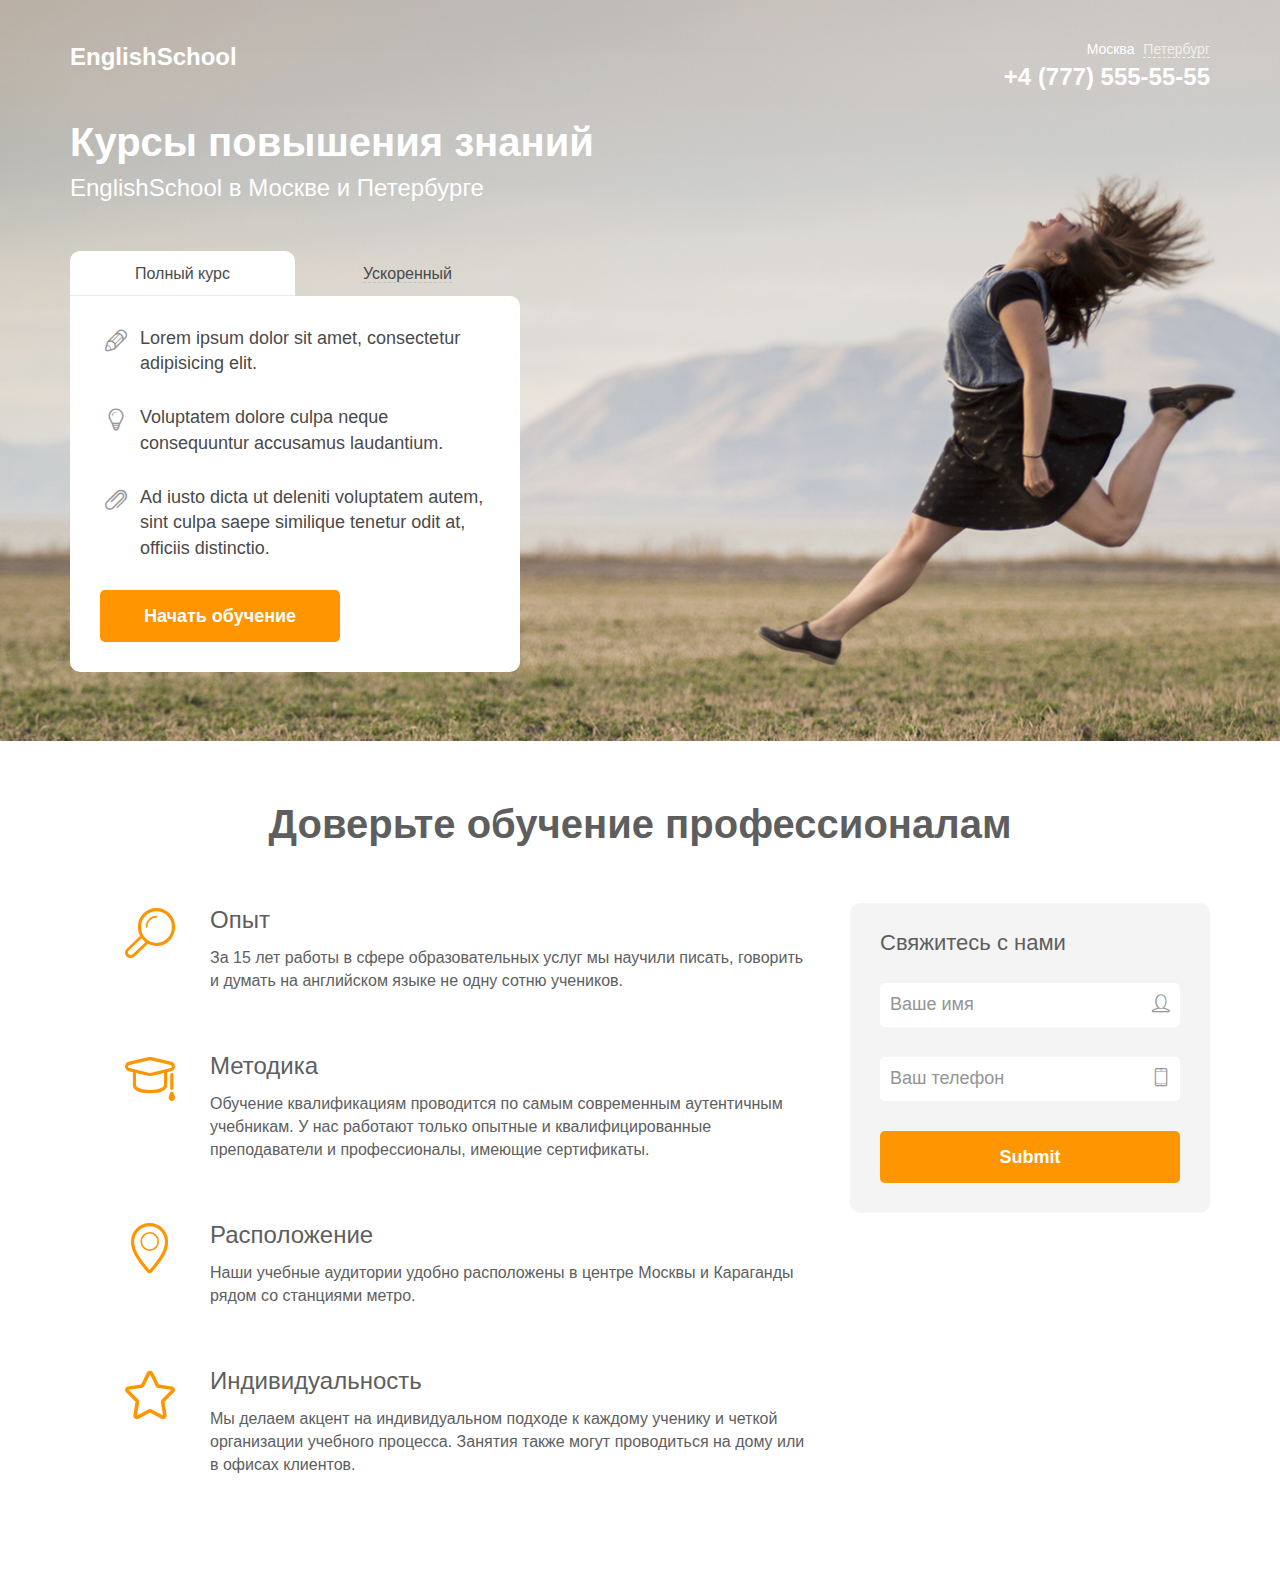
==== commit e5cf41f2: "yo" ====
--- a/index.html
+++ b/index.html
@@ -4,7 +4,7 @@
 
 	<meta charset="utf-8" />
 
-	<title>Заголовок</title>
+	<title>EnglishSchool</title>
 	<meta content="" name="description" />
 	<link rel="shortcut icon" href="favicon.png" />
 
@@ -140,8 +140,16 @@
 						<div class="col-md-4 col-sm-12 col-xs-12">
 							<form class="form">
 								<h5>Свяжитесь с нами</h5>
-								<input type="text" name="name" placeholder="Ваше имя">
-								<input type="text" name="phone" placeholder="Ваш телефон">
+								<div class="input-group name">
+									<i class="li_user"></i>
+									<input type="text" name="name">
+									<label>Ваше имя</label>
+								</div>
+								<div class="input-group phone">
+									<i class="li_phone"></i>
+									<input type="text" name="phone">
+									<label>Ваш телефон</label>
+								</div>
 								<input type="submit" class="btn">
 							</form>
 						</div>
--- a/css/main.css
+++ b/css/main.css
@@ -1,4 +1,3 @@
-@charset "UTF-8";
 body {
   font-family: "Open Sans ", sans-serif;
   font-weight: normal;
@@ -157,7 +156,7 @@
     padding: 30px;
     border-radius: 10px; }
     section.second form h5 {
-      margin: 0 0 25px 0;
+      margin: 0 0 30px 0;
       font-size: 22px;
       font-weight: 400;
       color: #5e5e5e;
@@ -170,34 +169,46 @@
       border-radius: 5px;
       font-size: 18px;
       padding: 10px;
-      margin-bottom: 25px;
-      position: relative; }
+      position: relative;
+      -webkit-transition: all 0.1s ease-in-out;
+      -moz-transition: all 0.1s ease-in-out;
+      transition: all 0.1s ease-in-out; }
       section.second form input:focus {
-        border: 2px solid #67bc5c; }
+        box-shadow: #67bc5c 0 0 0 2px;
+        border-radius: 5px; }
       section.second form input::-webkit-input-placeholder {
-        font-weight: 300; }
+        font-weight: 400; }
       section.second form input:-moz-placeholder {
-        font-weight: 300; }
-    section.second form input[name=name]::-webkit-input-placeholder:before {
-      font-family: "linecons";
-      content: "";
-      position: absolute;
-      right: 10px; }
-    section.second form input[name=name]:-moz-placeholder:before {
-      font-family: "linecons";
-      content: "";
-      position: absolute;
-      right: 10px; }
-    section.second form input[name=phone]::-webkit-input-placeholder:before {
-      font-family: "linecons";
-      content: "";
-      position: absolute;
-      right: 10px; }
-    section.second form input[name=phone]:-moz-placeholder:before {
-      font-family: "linecons";
-      content: "";
-      position: absolute;
-      right: 10px; }
+        font-weight: 400; }
+      section.second form input:focus + label, section.second form input.has-value + label {
+        top: -18px;
+        left: 0;
+        font-size: 12px; }
+      section.second form input.is-active + label {
+        color: #67bc5c; }
+    section.second form .input-group {
+      margin-bottom: 30px;
+      position: relative;
+      text-align: left; }
+      section.second form .input-group label {
+        position: absolute;
+        top: calc(50% - 13px);
+        right: 0;
+        bottom: 0;
+        left: 10px;
+        font-size: 18px;
+        color: #959595;
+        pointer-events: none;
+        -webkit-transition: all 0.1s ease-in-out;
+        -moz-transition: all 0.1s ease-in-out;
+        transition: all 0.1s ease-in-out; }
+      section.second form .input-group i {
+        position: absolute;
+        z-index: 1;
+        font-size: 18px;
+        color: #959595;
+        right: 10px;
+        top: 10px; }
     section.second form .btn {
       background: #ff9500;
       color: white;
@@ -212,6 +223,8 @@
       section.second form .btn:hover {
         text-decoration: none;
         background: #ffa423; }
+      section.second form .btn:focus {
+        box-shadow: none; }
 
 .profy-item {
   margin-bottom: 40px; }
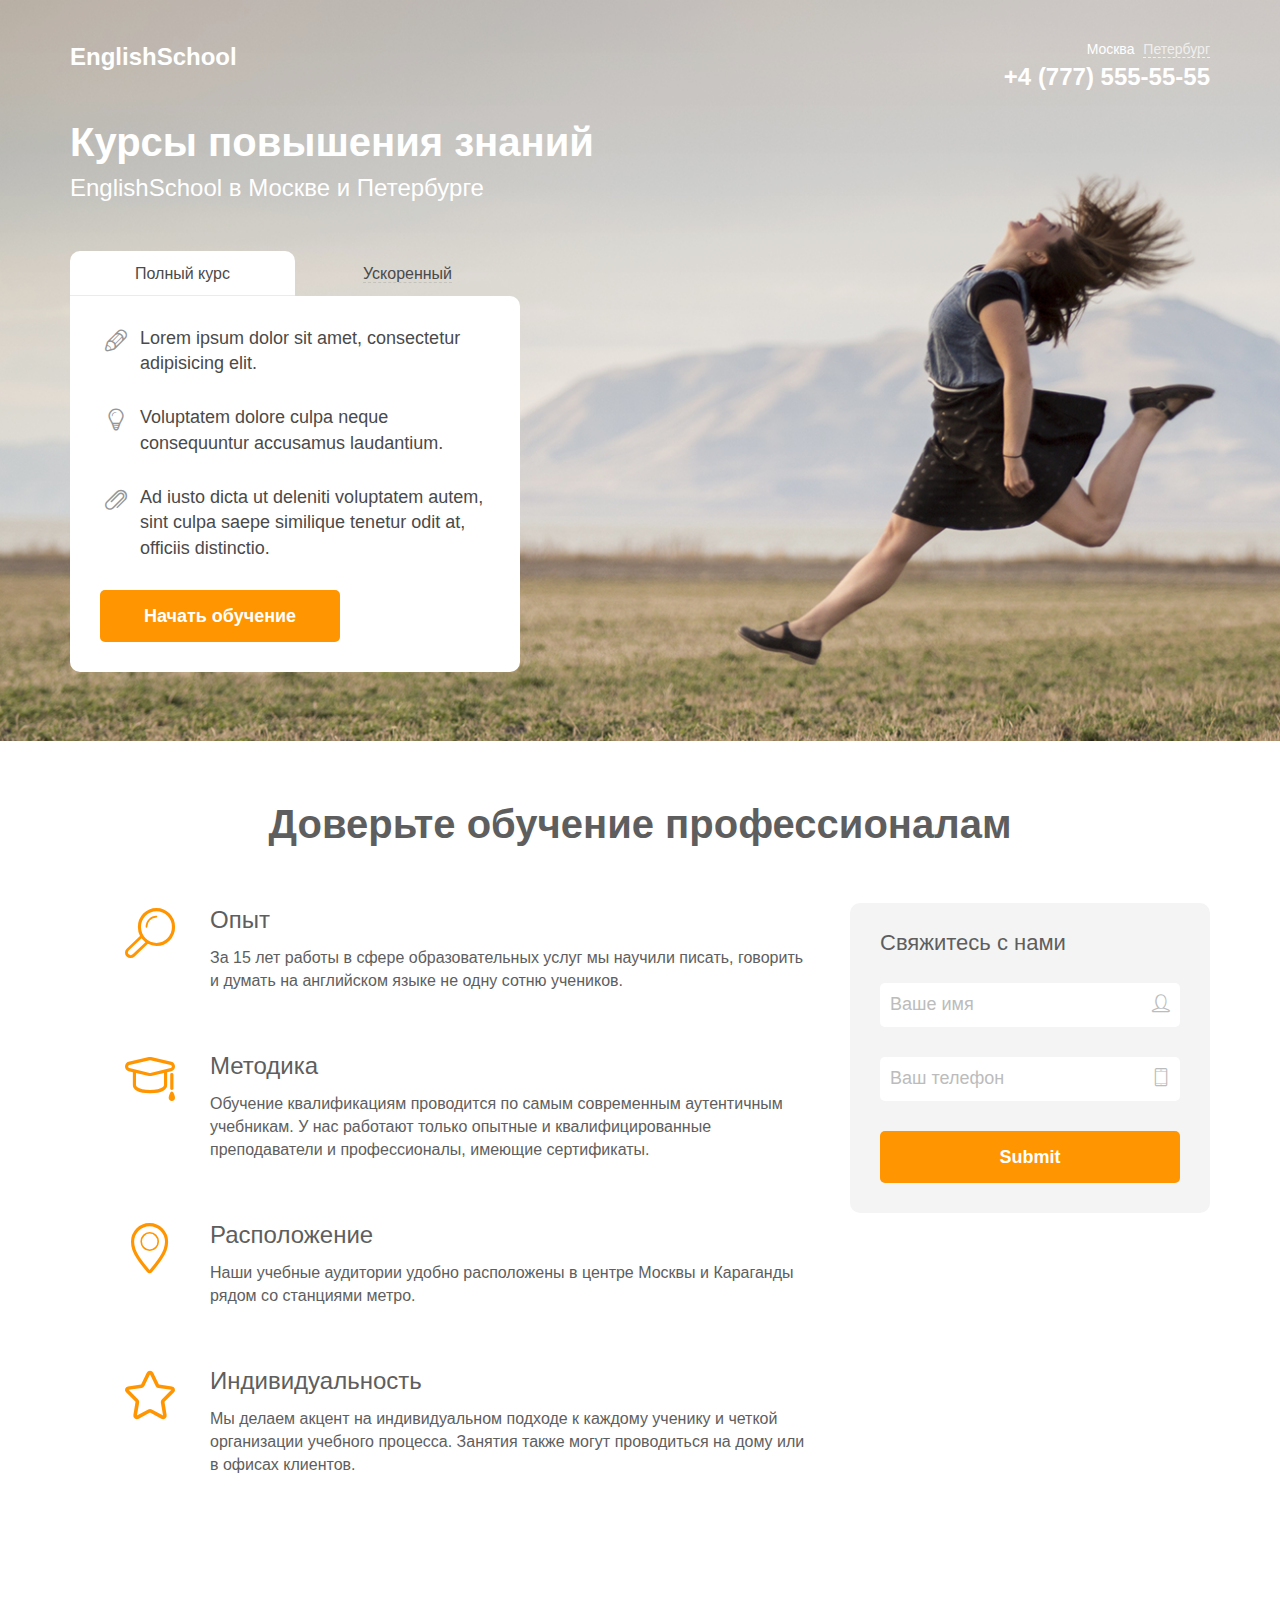
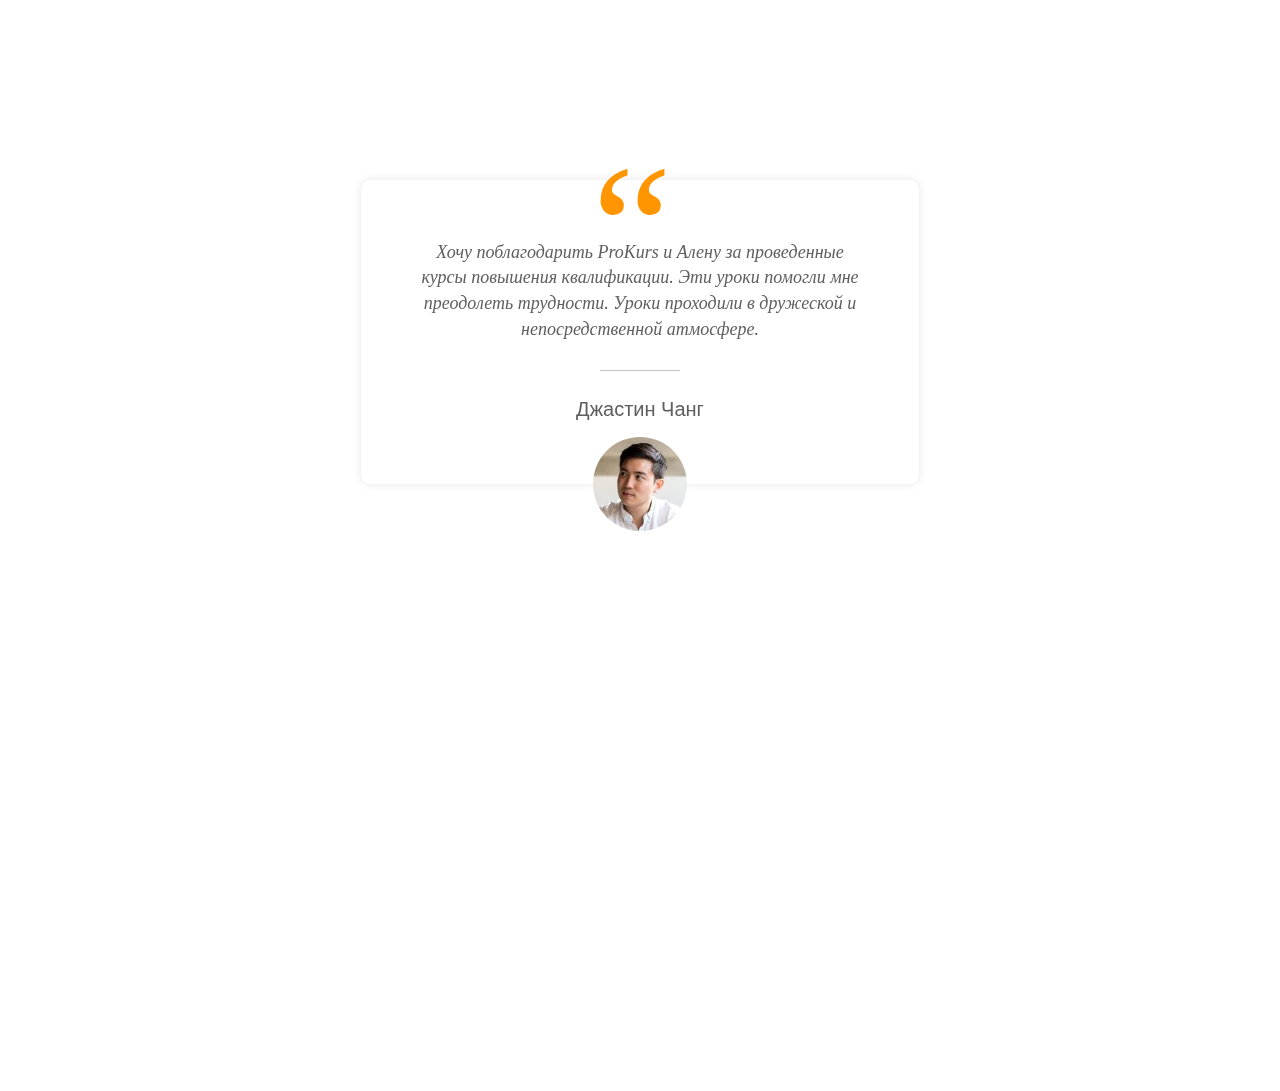
==== commit 5e7633e9: "h" ====
--- a/index.html
+++ b/index.html
@@ -17,6 +17,7 @@
 	<link rel="stylesheet" href="css/media.css"/>
 	<link href='http://fonts.googleapis.com/css?family=Open+Sans:600,300,400&subset=cyrillic' rel='stylesheet' type='text/css'>
 	<link rel="stylesheet" href="css/linecons-font.css">
+	<link rel="stylesheet" href="libs/owl/assets/owl.carousel.css">
 
 </head>
 <body>
@@ -30,7 +31,7 @@
 	<script src="libs/respond/respond.min.js"></script>
 	<![endif]-->
 	
-	<header class='clearfix'>
+	<header class="clearfix" >
 		<div class="container">
 			<div class="row">
 				<div class="top-line clearfix">
@@ -158,10 +159,47 @@
 			</div>
 		</div>
 	</section>
-	
-	<script src="libs/bootstrap/bootstrap.min.js"></script>
+
+	<section class="reviews">
+		<div class="container">
+			<div class="row">
+				<div class="col-md-12">
+					<h1>Отзывы учеников</h1>
+				</div>
+			</div>
+			<div class="row">
+				<div class="col-md-12">
+					<div class="carousel">
+						<div class="slide slide-1">
+							<span class="quote">“</span>
+							<p>Хочу поблагодарить ProKurs и Алену за проведенные курсы повышения квалификации. Эти уроки помогли мне преодолеть трудности. Уроки проходили в дружеской и непосредственной атмосфере.</p>
+							<h5>Джастин Чанг</h5>
+							<div class="userpic"><img src="img/client.jpg"></div>
+						</div>
+						<div class="slide slide-2">
+							<span class="quote">“</span>
+							<p>Хочу поблагодарить ProKurs и Алену за проведенные курсы повышения квалификации. Эти уроки помогли мне преодолеть трудности. Уроки проходили в дружеской и непосредственной атмосфере.</p>
+							<h5>Джастин Чанг</h5>
+							<div class="userpic"><img src="img/client.jpg"></div>
+						</div>
+						<div class="slide slide-3">
+							<span class="quote">“</span>
+							<p>Хочу поблагодарить ProKurs и Алену за проведенные курсы повышения квалификации. Эти уроки помогли мне преодолеть трудности. Уроки проходили в дружеской и непосредственной атмосфере.</p>
+							<h5>Джастин Чанг</h5>
+							<div class="userpic"><img src="img/client.jpg"></div>
+						</div>
+					</div>
+				</div>
+			</div>
+		</div>
+	</section>
+
+	<section class="cta"> </section>
+	
 	<script src="libs/jquery/jquery-1.11.2.min.js"></script>
 	<script src="libs/modernizr/modernizr.js"></script>
+	<script src="libs/stellar/jquery.stellar.min.js"></script>
+	<script src="libs/owl/owl.carousel.min.js"></script>
 	
 	<script src="js/common.js"></script>
 
--- a/css/main.css
+++ b/css/main.css
@@ -18,7 +18,7 @@
 header {
   min-height: 100px;
   padding-bottom: 60px;
-  background: url("../img/header-bg.png") top center/cover;
+  background: url("../img/header-bg.png") top right/cover;
   color: white; }
 
 .top-line {
@@ -197,7 +197,7 @@
         bottom: 0;
         left: 10px;
         font-size: 18px;
-        color: #959595;
+        color: #bcbcbc;
         pointer-events: none;
         -webkit-transition: all 0.1s ease-in-out;
         -moz-transition: all 0.1s ease-in-out;
@@ -206,7 +206,7 @@
         position: absolute;
         z-index: 1;
         font-size: 18px;
-        color: #959595;
+        color: #bcbcbc;
         right: 10px;
         top: 10px; }
     section.second form .btn {
@@ -245,6 +245,84 @@
   font-size: 16px;
   color: #5e5e5e; }
 
+.reviews {
+  background: url("../img/reviews-bg.png") top center/cover;
+  background-repeat: repeat-x;
+  background-attachment: fixed;
+  padding-top: 55px; }
+  .reviews h1 {
+    text-align: center;
+    color: white; }
+  .reviews .carousel {
+    position: relative; }
+    .reviews .carousel .slide {
+      display: block;
+      max-width: 558px;
+      padding: 60px;
+      background: white;
+      border-radius: 10px;
+      margin: 80px auto 107px auto;
+      text-align: center;
+      position: relative;
+      -webkit-box-shadow: 0px 0px 10px 0px rgba(0, 0, 0, 0.1);
+      -moz-box-shadow: 0px 0px 10px 0px rgba(0, 0, 0, 0.1);
+      box-shadow: 0px 0px 10px 0px rgba(0, 0, 0, 0.1); }
+      .reviews .carousel .slide .quote {
+        color: #ff9500;
+        font-size: 180px;
+        font-family: "Georgia", "Cambria", "Times New Roman", "Times", serif;
+        position: absolute;
+        top: -80px;
+        right: calc(50% - 32px); }
+      .reviews .carousel .slide p {
+        font-family: "Georgia", "Cambria", "Times New Roman", "Times", serif;
+        font-style: italic;
+        font-size: 18px;
+        color: #5f5f5f;
+        margin: 0; }
+        .reviews .carousel .slide p:after {
+          content: "";
+          display: block;
+          width: 80px;
+          height: 1px;
+          margin: 28px auto 24px auto;
+          background: #c2c2c2; }
+      .reviews .carousel .slide h5 {
+        font-size: 20px;
+        color: #5f5f5f;
+        font-weight: 400;
+        margin: 0; }
+      .reviews .carousel .slide .userpic img {
+        height: 104px;
+        width: 104px;
+        border-radius: 100px;
+        border: 5px solid rgba(255, 255, 255, 0.05);
+        position: absolute;
+        right: calc(50% - 52px);
+        bottom: -52px; }
+    .reviews .carousel .owl-controls .owl-nav {
+      position: absolute;
+      width: 760px;
+      right: calc(50% - 380px);
+      top: 225px; }
+      .reviews .carousel .owl-controls .owl-nav .owl-prev, .reviews .carousel .owl-controls .owl-nav .owl-next {
+        width: 33px;
+        height: 33px;
+        opacity: 0.1;
+        background: url(../img/arrow.svg);
+        transition: all 0.1s ease-in-out; }
+        .reviews .carousel .owl-controls .owl-nav .owl-prev:hover, .reviews .carousel .owl-controls .owl-nav .owl-next:hover {
+          opacity: 0.3; }
+      .reviews .carousel .owl-controls .owl-nav .owl-prev {
+        transform: rotate(-45deg);
+        float: left; }
+      .reviews .carousel .owl-controls .owl-nav .owl-next {
+        transform: rotate(135deg);
+        float: right; }
+
+.cta {
+  height: 500px; }
+
 body input:focus:required:invalid,
 body textarea:focus:required:invalid {
   color: red; }
--- a/css/media.css
+++ b/css/media.css
@@ -12,6 +12,12 @@
 	/* section.second .container .row .col-md-8 .text{
 		max-width: 344px;
 	}*/
+	header {
+		background: url("../img/header-bg.png") top left/cover;
+	}
+	.offers-cta .col-md-12 .wrapper, .offers-cta .col-md-12 .wrapper .tab_content .tab_item .btn {
+		margin: auto;
+	}
 	section.second .container .row form {
 		max-width: 350px;
 		margin: auto;
@@ -45,9 +51,6 @@
 	.heading h2 {
 		font-size: 22px;
 		text-align: center;
-	}
-	.offers-cta .col-md-12 .wrapper, .offers-cta .col-md-12 .wrapper .tab_content .tab_item .btn {
-		margin: auto;
 	}
 	section.second .container .row form {
 		max-width: 350px;
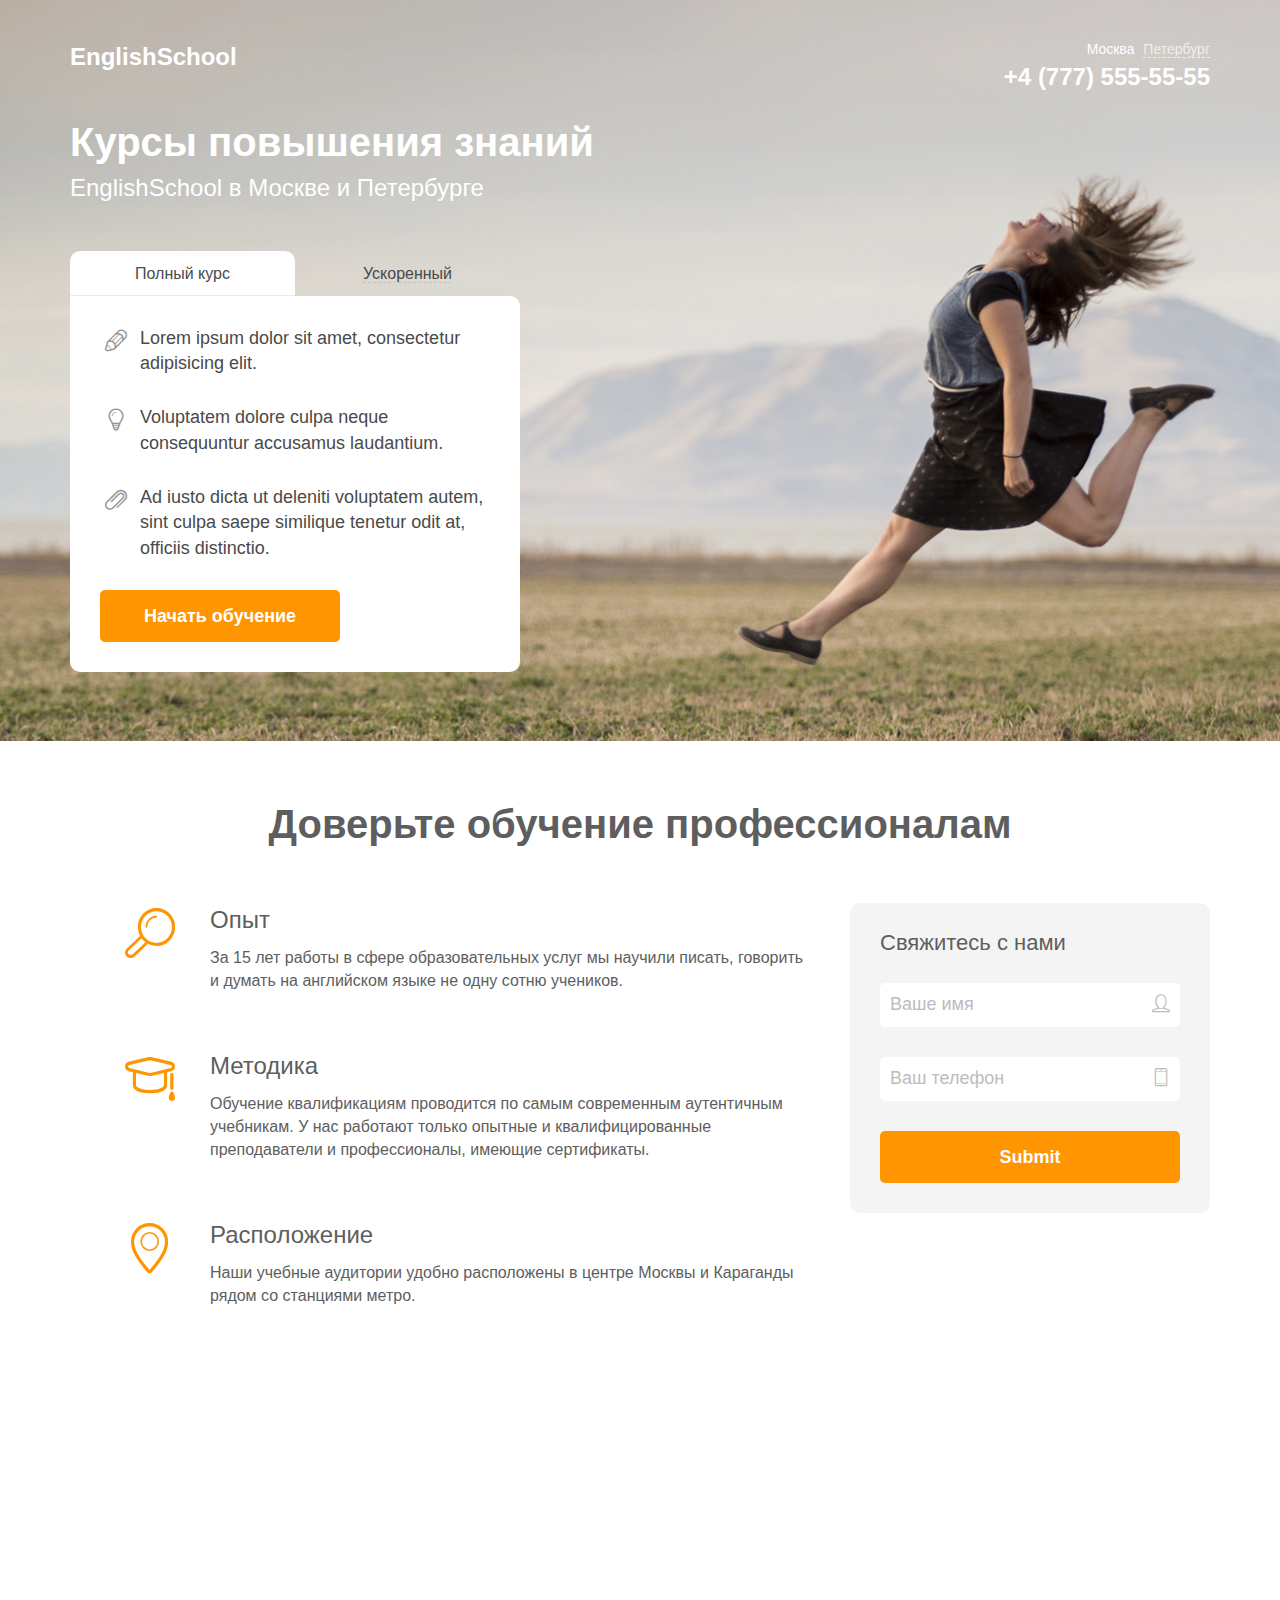
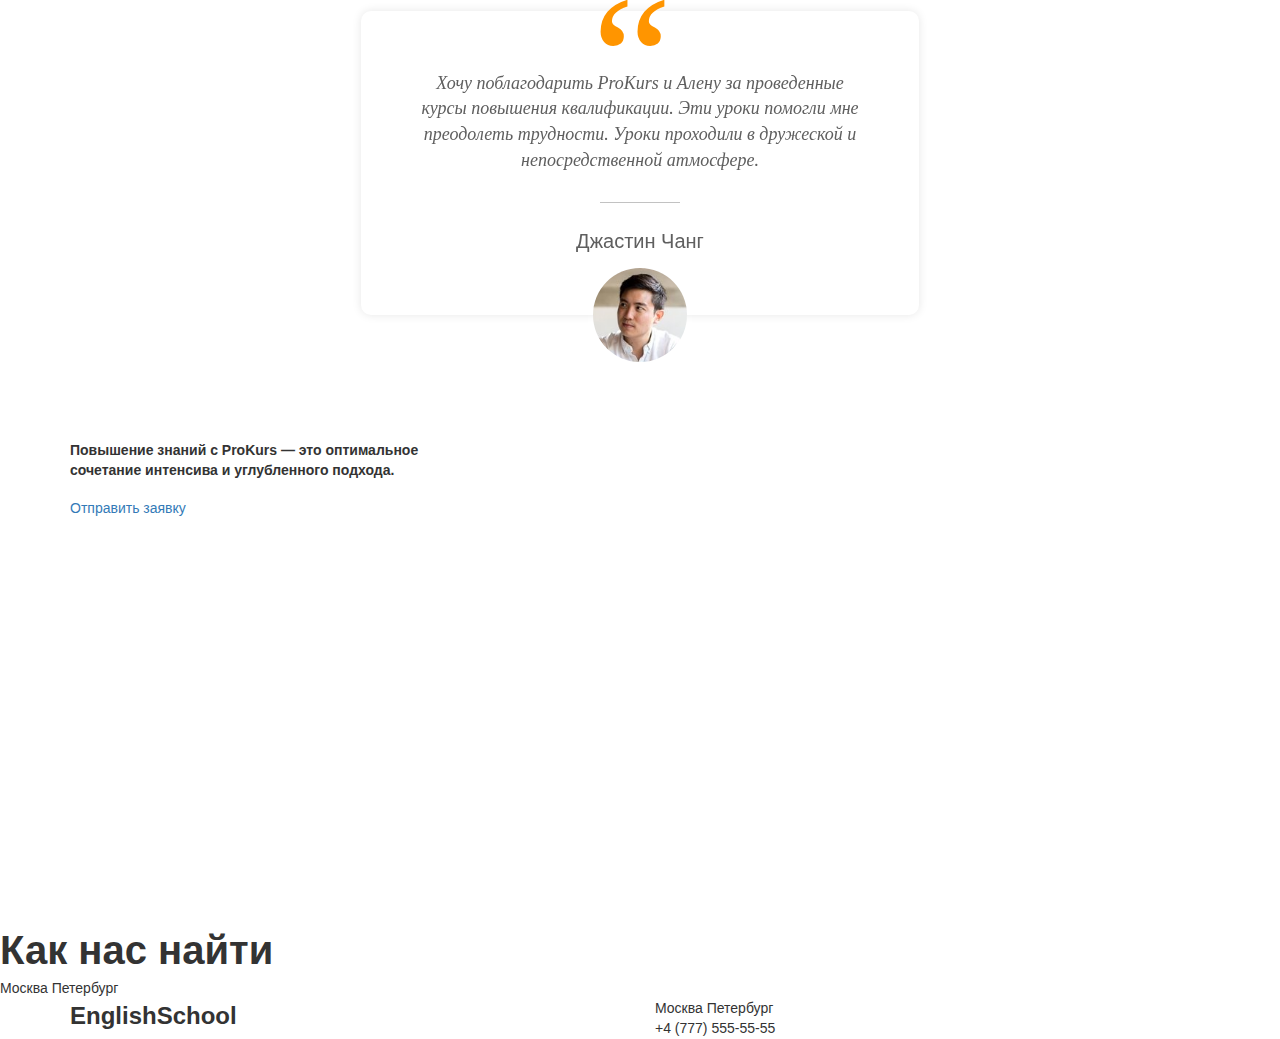
==== commit 03e1af4e: "f" ====
--- a/index.html
+++ b/index.html
@@ -97,7 +97,7 @@
 					<h1>Доверьте обучение профессионалам</h1>
 					<div class="row">
 						<div class="col-md-8">
-							<div class="profy-item clearfix">
+							<div class="profy-item first clearfix">
 								<div class="profy-left col-md-2 col-sm-2 col-xs-2">
 									<i class="li_search"></i>
 								</div>
@@ -107,7 +107,7 @@
 								</div>
 							</div>
 
-							<div class="profy-item clearfix">
+							<div class="profy-item second clearfix">
 								<div class="profy-left col-md-2 col-sm-2 col-xs-2">
 									<i class="li_study"></i>
 								</div>
@@ -117,23 +117,13 @@
 								</div>
 							</div>
 
-							<div class="profy-item clearfix">
+							<div class="profy-item last clearfix">
 								<div class="profy-left col-md-2 col-sm-2 col-xs-2">
 									<i class="li_location"></i>
 								</div>
 								<div class="profy-right col-md-10 col-sm-10 col-xs-10">
 									<h4>Расположение</h4>
 									<p>Наши учебные аудитории удобно расположены в центре Москвы и Караганды рядом со станциями метро. </p>
-								</div>
-							</div>
-
-							<div class="profy-item clearfix">
-								<div class="profy-left col-md-2 col-sm-2 col-xs-2">
-									<i class="li_star"></i>
-								</div>
-								<div class="profy-right col-md-10 col-sm-10 col-xs-10">
-									<h4>Индивидуальность</h4>
-									<p>Мы делаем акцент на индивидуальном подходе к каждому ученику и четкой организации учебного процесса. Занятия также могут проводиться на дому или в офисах клиентов.</p>
 								</div>
 							</div>
 
@@ -143,12 +133,12 @@
 								<h5>Свяжитесь с нами</h5>
 								<div class="input-group name">
 									<i class="li_user"></i>
-									<input type="text" name="name">
+									<input type="text" name="name" required>
 									<label>Ваше имя</label>
 								</div>
 								<div class="input-group phone">
 									<i class="li_phone"></i>
-									<input type="text" name="phone">
+									<input type="text" name="phone" required>
 									<label>Ваш телефон</label>
 								</div>
 								<input type="submit" class="btn">
@@ -194,8 +184,59 @@
 		</div>
 	</section>
 
-	<section class="cta"> </section>
-	
+	<section class="cta">
+		<div class="container">
+			<div class="row">
+				<div class="col-md-12">
+					<h4>Повышение знаний с ProKurs — это оптимальное <br> сочетание интенсива и углубленного подхода.</h4>
+					<a href="#" class="btn">Отправить заявку</a>
+				</div>
+			</div>
+		</div>
+	</section>
+
+	<section class="location">
+		<h1>Как нас найти</h1>
+		<div class="wrapper">
+			<div class="tabs clearfix">
+				<span class="tab left">Москва</span> 
+				<span class="tab right">Петербург</span>
+			</div>
+			<div class="tab_content">
+				<div class="tab_item">
+					<script type="text/javascript" charset="utf-8" src="https://api-maps.yandex.ru/services/constructor/1.0/js/?sid=jDNgGtUlxcb8IE4muogyqbrt80YGH-gk&amp;height=500"></script>
+				</div>
+				<div class="tab_item">
+					<script type="text/javascript" charset="utf-8" src="https://api-maps.yandex.ru/services/constructor/1.0/js/?sid=jDNgGtUlxcb8IE4muogyqbrt80YGH-gk&amp;height=500"></script>
+				</div>
+			</div>
+		</div>
+	</section>
+	
+	<footer>
+		<div class="container">
+			<div class="row">
+				<div class="col-md-6">
+					<div class="logo">EnglishSchool</div>
+				</div>
+				<div class="col-md-6">
+					<div class="footer-phone clearfix">
+						<div class="wrapper">
+							<div class="tabs">
+								<span class="tab first">Москва</span> 
+								<span class="tab">Петербург</span>
+							</div>
+							<div class="tab_content">
+								<div class="tab_item">+4 (777) 555-55-55</div>
+								<div class="tab_item">+7 (999) 999-99-99</div>
+							</div>
+						</div>
+					</div>
+				</div>
+			</div>
+		</div>
+	</footer>
+
 	<script src="libs/jquery/jquery-1.11.2.min.js"></script>
 	<script src="libs/modernizr/modernizr.js"></script>
 	<script src="libs/stellar/jquery.stellar.min.js"></script>
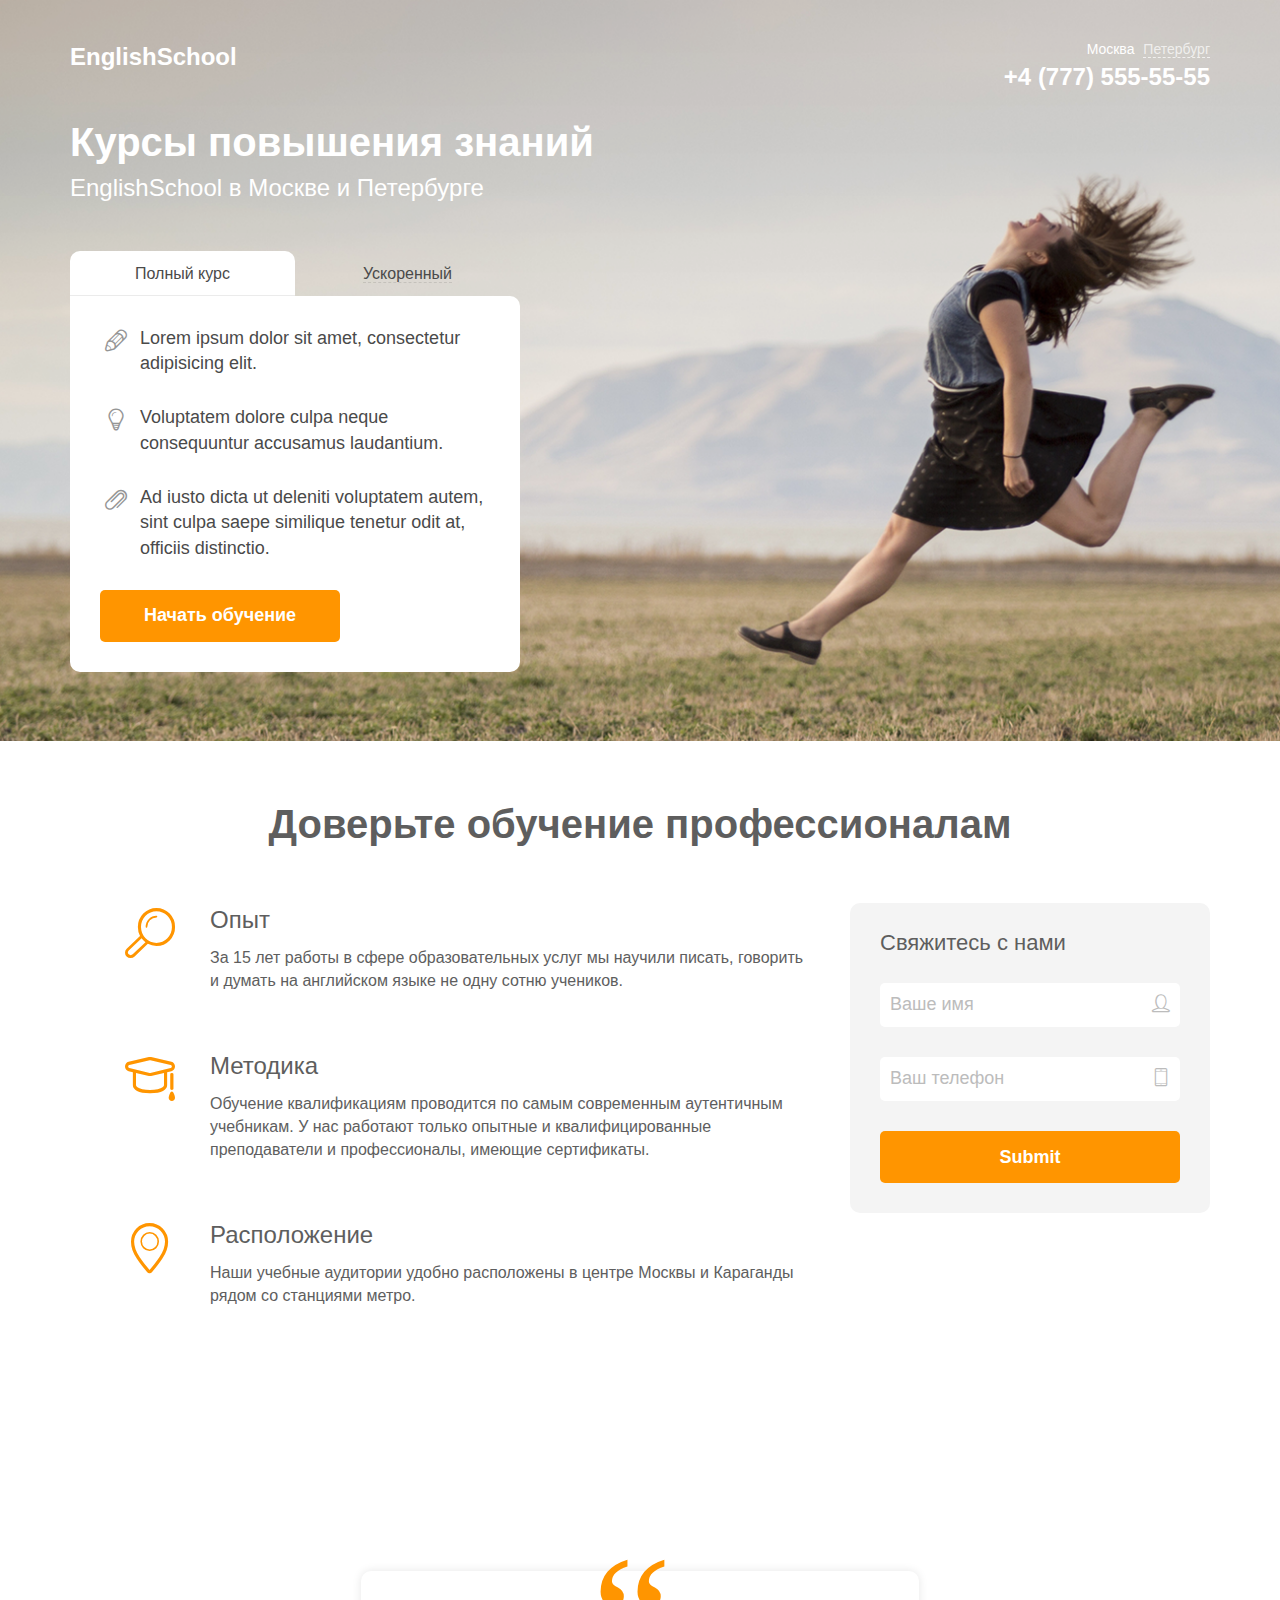
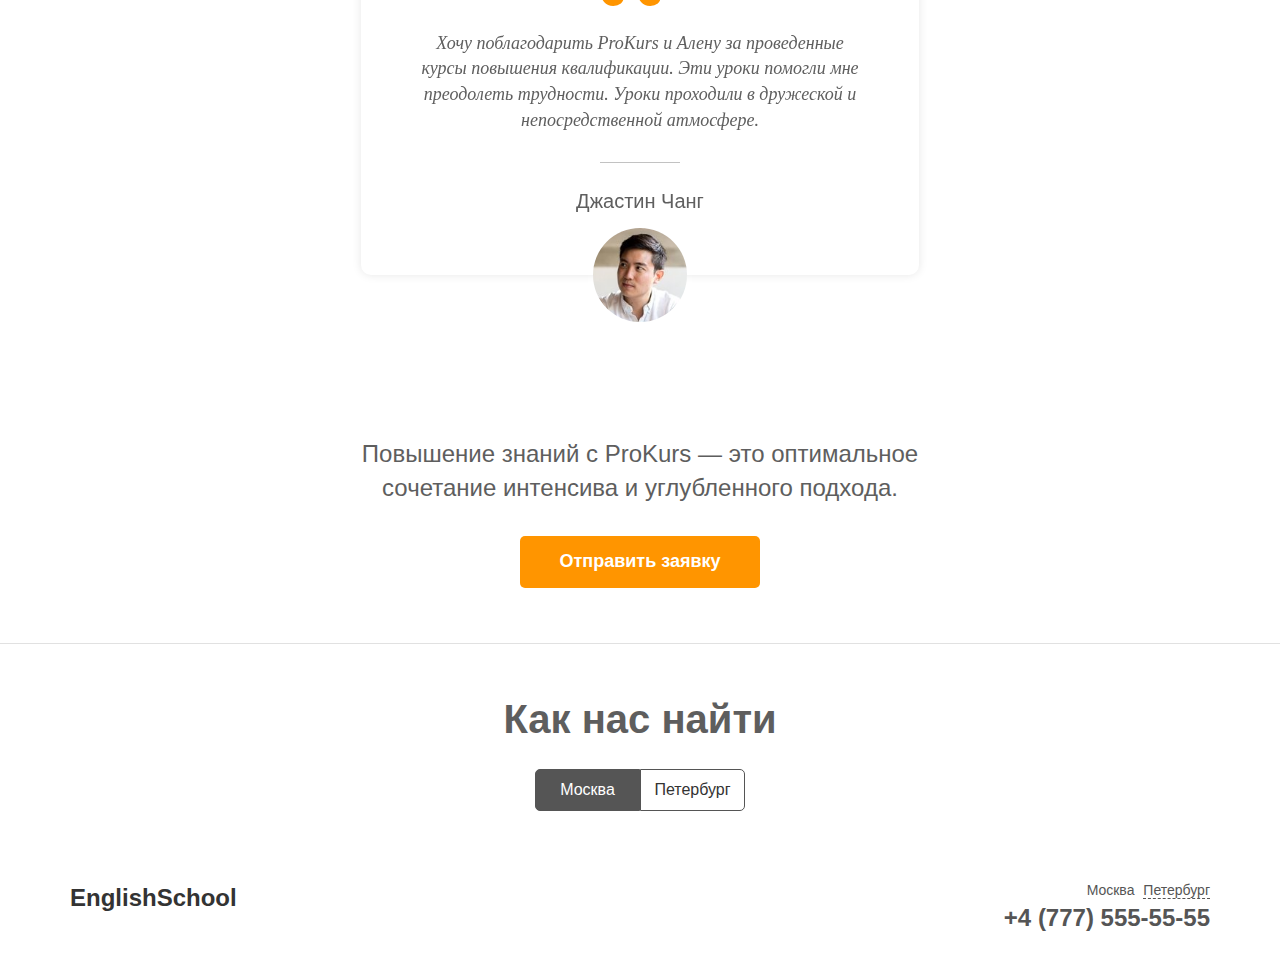
==== commit d9492b1e: "b" ====
--- a/index.html
+++ b/index.html
@@ -73,7 +73,7 @@
 									<p class="li_pen">Lorem ipsum dolor sit amet, consectetur adipisicing elit.</p>
 									<p class="li_bulb">Voluptatem dolore culpa neque consequuntur accusamus laudantium.</p>
 									<p class="li_clip">Ad iusto dicta ut deleniti voluptatem autem, sint culpa saepe similique tenetur odit at, officiis distinctio.</p>
-									<a href="#" class="btn">Начать обучение</a> 
+									<a href="magicapp/magic.html" class="btn">Начать обучение</a> 
 								</div>
 								<div class="tab_item">
 									<p class="li_calendar">2 занятия в неделю: лекция и практическое</p>
--- a/css/main.css
+++ b/css/main.css
@@ -131,7 +131,7 @@
         color: white;
         font-size: 18px;
         font-weight: 600;
-        line-height: 52px;
+        line-height: 50px;
         text-align: center;
         -webkit-transition: all 0.1s ease-in-out;
         -moz-transition: all 0.1s ease-in-out;
@@ -145,7 +145,7 @@
     text-indent: -9999px; }
 
 section.second {
-  padding: 55px 0; }
+  padding-top: 55px; }
   section.second h1 {
     text-align: center;
     color: #5e5e5e;
@@ -154,7 +154,8 @@
     background: #f4f4f4;
     width: 100%;
     padding: 30px;
-    border-radius: 10px; }
+    border-radius: 10px;
+    margin-bottom: 55px; }
     section.second form h5 {
       margin: 0 0 30px 0;
       font-size: 22px;
@@ -199,9 +200,7 @@
         font-size: 18px;
         color: #bcbcbc;
         pointer-events: none;
-        -webkit-transition: all 0.1s ease-in-out;
-        -moz-transition: all 0.1s ease-in-out;
-        transition: all 0.1s ease-in-out; }
+        transition: all 0.2s ease; }
       section.second form .input-group i {
         position: absolute;
         z-index: 1;
@@ -215,7 +214,7 @@
       font-size: 18px;
       font-weight: 600;
       height: 52px;
-      line-height: 32px;
+      line-height: 30px;
       margin: 0;
       -webkit-transition: all 0.1s ease-in-out;
       -moz-transition: all 0.1s ease-in-out;
@@ -228,6 +227,8 @@
 
 .profy-item {
   margin-bottom: 40px; }
+  .profy-item.last {
+    margin-bottom: 55px; }
 
 .profy-left i {
   font-size: 50px;
@@ -308,28 +309,109 @@
       .reviews .carousel .owl-controls .owl-nav .owl-prev, .reviews .carousel .owl-controls .owl-nav .owl-next {
         width: 33px;
         height: 33px;
-        opacity: 0.1;
+        opacity: 0.2;
         background: url(../img/arrow.svg);
-        transition: all 0.1s ease-in-out; }
+        transition: all 0.2s ease; }
         .reviews .carousel .owl-controls .owl-nav .owl-prev:hover, .reviews .carousel .owl-controls .owl-nav .owl-next:hover {
-          opacity: 0.3; }
+          opacity: 0.4; }
       .reviews .carousel .owl-controls .owl-nav .owl-prev {
         transform: rotate(-45deg);
+        -webkit-transform: rotate(-45deg);
         float: left; }
       .reviews .carousel .owl-controls .owl-nav .owl-next {
         transform: rotate(135deg);
+        -webkit-transform: rotate(135deg);
         float: right; }
 
 .cta {
-  height: 500px; }
-
-body input:focus:required:invalid,
-body textarea:focus:required:invalid {
-  color: red; }
-
-body input:required:valid,
-body textarea:required:valid {
-  color: green; }
+  text-align: center;
+  padding: 55px 0;
+  border-bottom: 1px solid #e1e1e1; }
+  .cta h4 {
+    font-size: 24px;
+    font-weight: normal;
+    margin: 0 0 30px 0;
+    color: #5e5e5e; }
+  .cta .btn {
+    display: block;
+    width: 240px;
+    height: 52px;
+    margin: auto;
+    border-radius: 5px;
+    background: #ff9500;
+    color: white;
+    font-size: 18px;
+    font-weight: 600;
+    line-height: 50px;
+    text-align: center;
+    -webkit-transition: all 0.1s ease-in-out;
+    -moz-transition: all 0.1s ease-in-out;
+    transition: all 0.1s ease-in-out; }
+    .cta .btn:hover {
+      text-decoration: none;
+      background: #ffa423; }
+
+.location {
+  padding-top: 55px; }
+  .location h1 {
+    text-align: center;
+    color: #5e5e5e;
+    line-height: 1;
+    margin: 0;
+    margin-bottom: 30px; }
+  .location .tabs {
+    display: block;
+    margin: 0 auto 30px auto;
+    width: 210px; }
+    .location .tabs .tab {
+      width: 105px;
+      display: inline-block;
+      text-align: center;
+      padding: 12px 0;
+      line-height: 16px;
+      font-size: 16px;
+      float: left;
+      cursor: pointer;
+      transition: all 0.2s ease; }
+      .location .tabs .tab.active {
+        cursor: auto;
+        background: #555555;
+        color: white; }
+        .location .tabs .tab.active:hover {
+          background: #555555; }
+      .location .tabs .tab:hover {
+        background: #ebebeb; }
+    .location .tabs .left {
+      border: 1px solid #555555;
+      border-top-left-radius: 5px;
+      border-bottom-left-radius: 5px; }
+    .location .tabs .right {
+      border: 1px solid #555555;
+      border-top-right-radius: 5px;
+      border-bottom-right-radius: 5px; }
+    .location .tabs .tab_content {
+      display: block; }
+
+footer {
+  padding: 40px 0; }
+  footer .footer-phone {
+    text-align: right; }
+    footer .footer-phone .tabs .tab {
+      color: #555555;
+      border-bottom: 1px dashed #555555;
+      cursor: pointer; }
+      footer .footer-phone .tabs .tab.active {
+        border-bottom: none;
+        cursor: auto; }
+    footer .footer-phone .tabs .first {
+      margin-right: 5px; }
+    footer .footer-phone .tab_content .tab_item {
+      color: #555555;
+      display: none;
+      font-size: 24px;
+      font-weight: 600; }
+      footer .footer-phone .tab_content .tab_item:first-child {
+        display: block; }
 
 .hidden {
   display: none; }
--- a/css/media.css
+++ b/css/media.css
@@ -20,7 +20,7 @@
 	}
 	section.second .container .row form {
 		max-width: 350px;
-		margin: auto;
+		margin: 0 auto 55px auto;
 	}
 	.profy-left i {
 		margin-left: 40px;
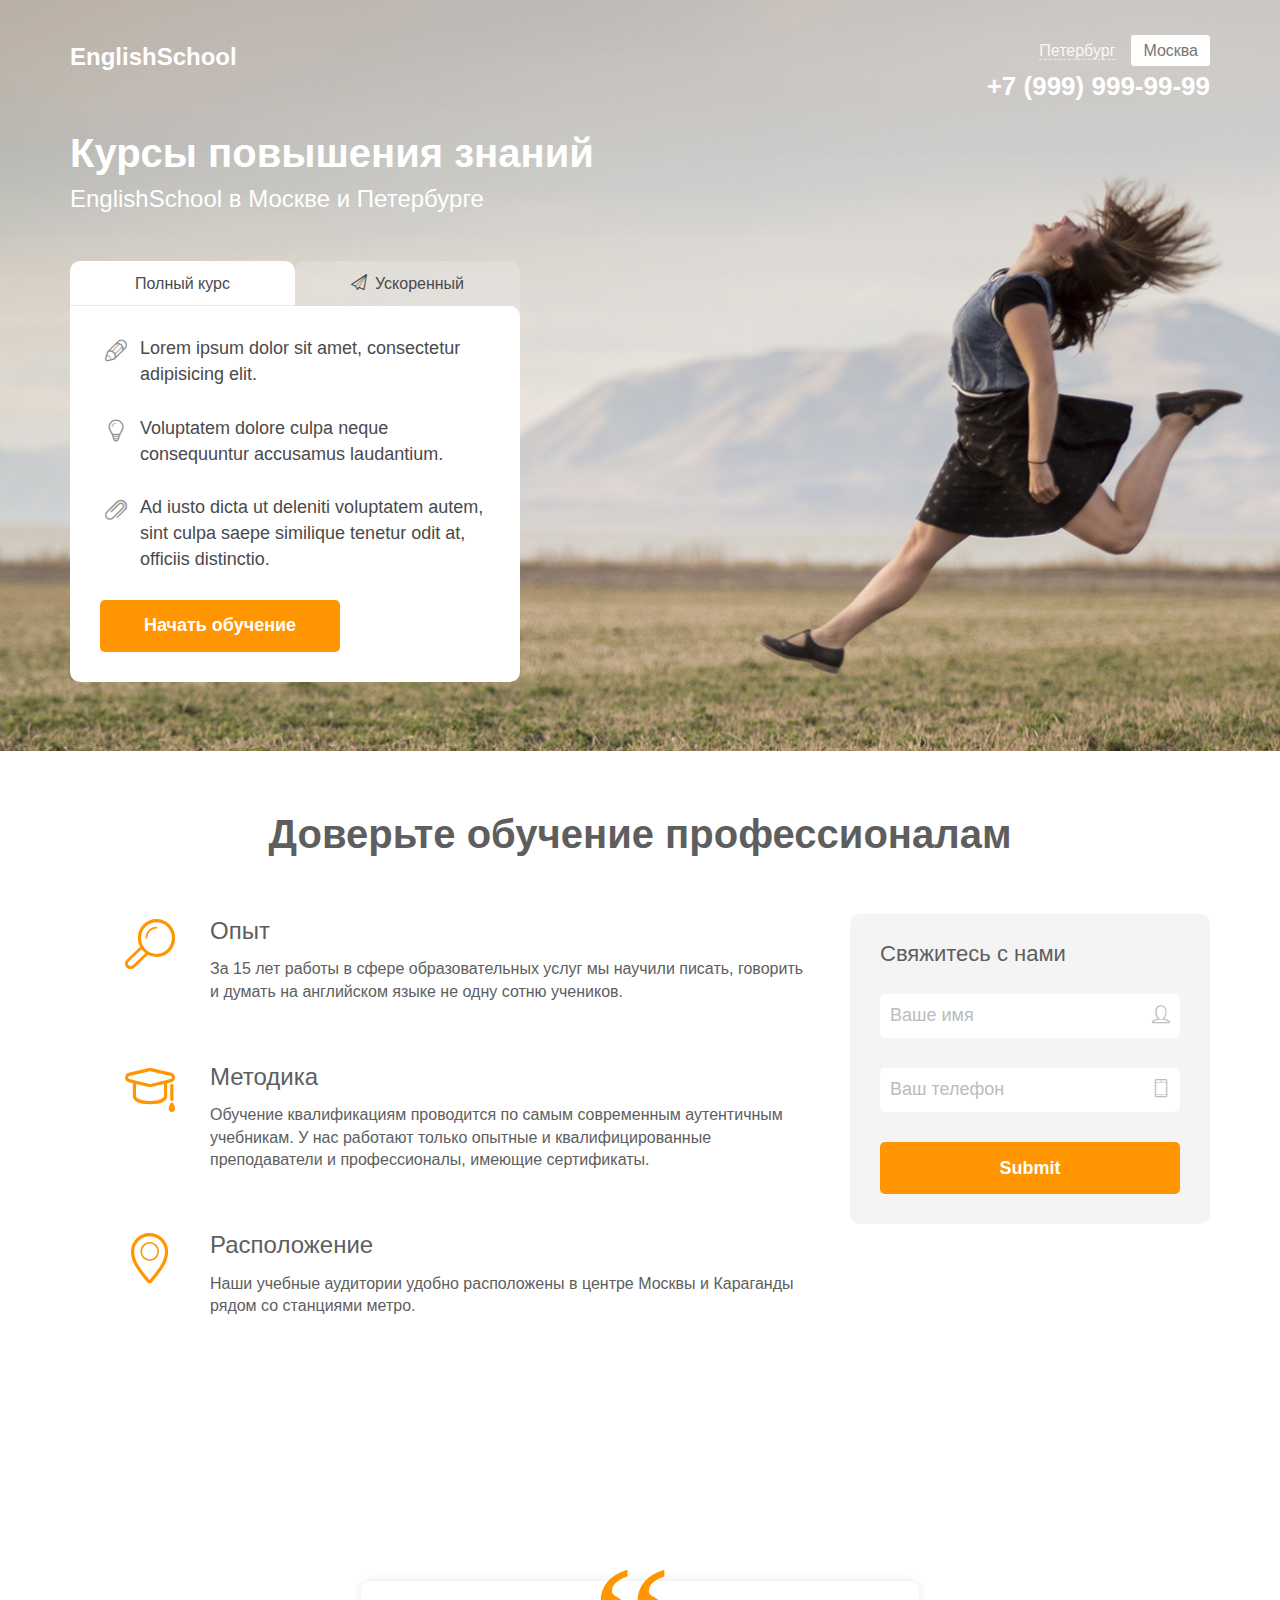
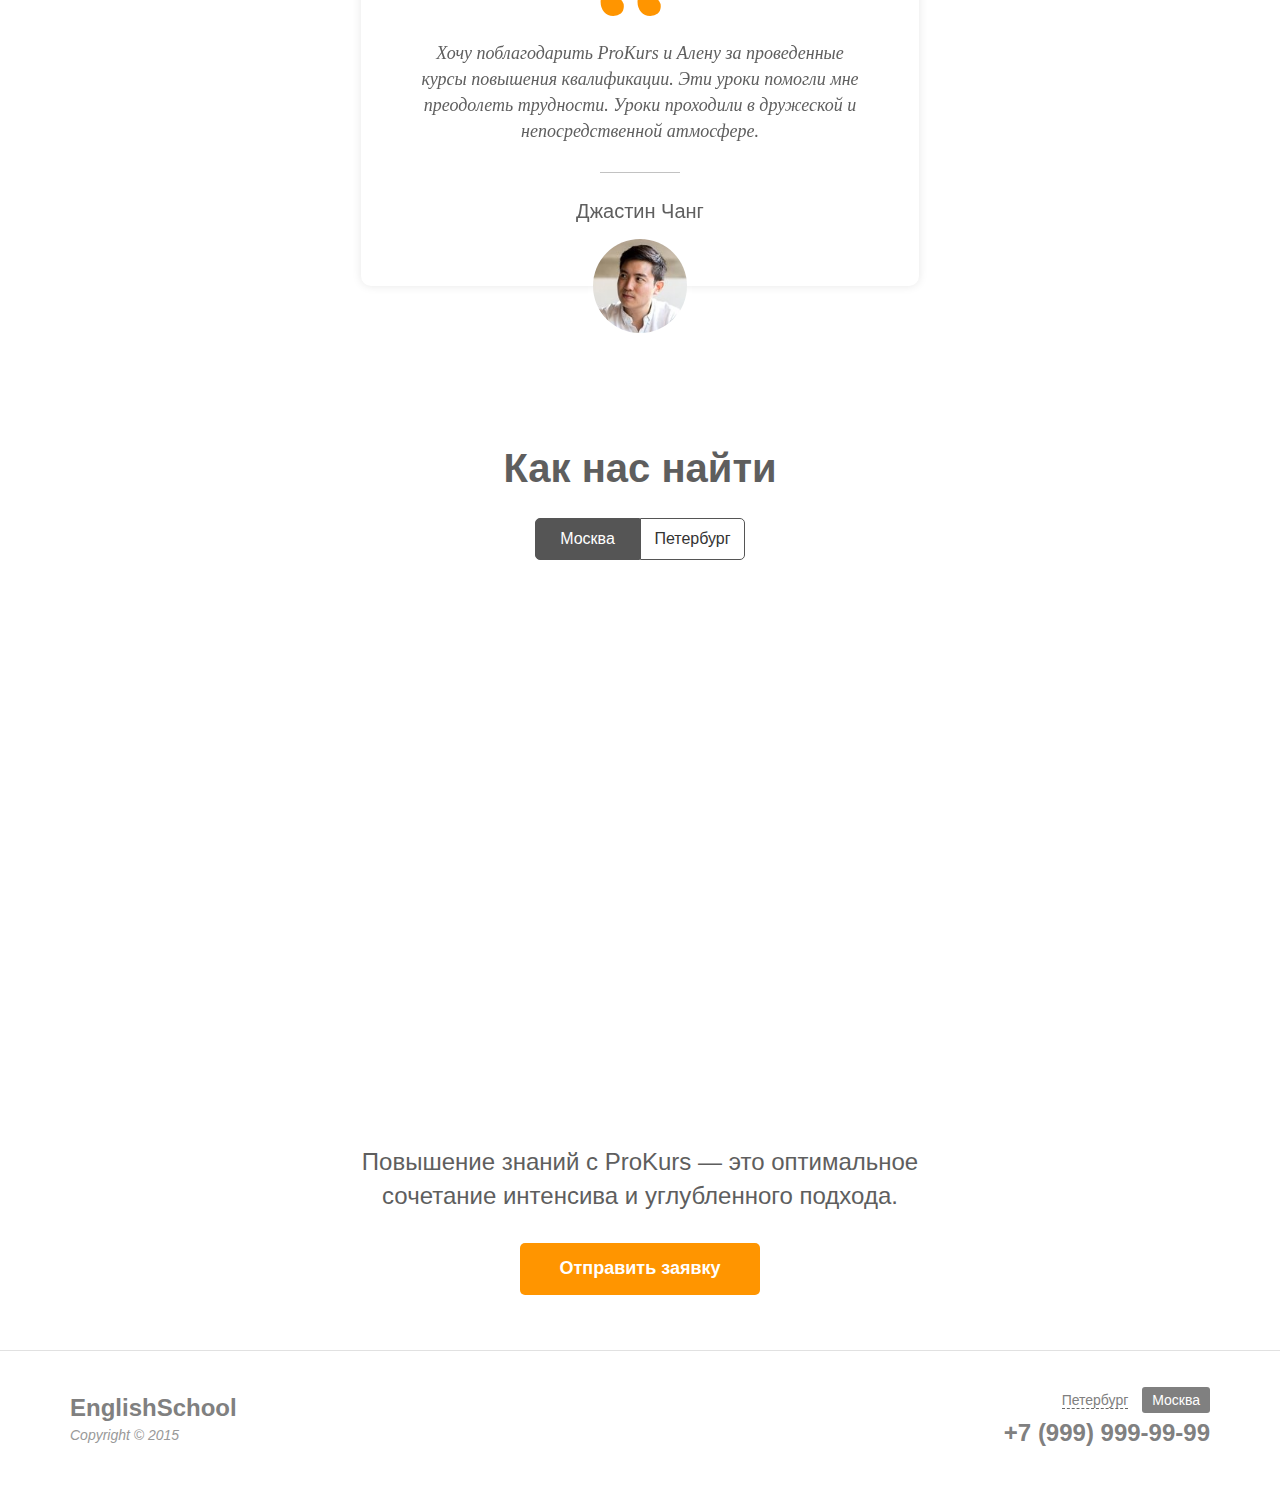
==== commit 70938f2f: "." ====
--- a/index.html
+++ b/index.html
@@ -21,16 +21,16 @@
 
 </head>
 <body>
-	
+
 	<div class="hidden"></div>
- 
+
 	<!--[if lt IE 9]>
 	<script src="libs/html5shiv/es5-shim.min.js"></script>
-	<script src="libs/html5shiv/html5shiv.min.js"></script> 
+	<script src="libs/html5shiv/html5shiv.min.js"></script>
 	<script src="libs/html5shiv/html5shiv-printshiv.min.js"></script>
 	<script src="libs/respond/respond.min.js"></script>
 	<![endif]-->
-	
+
 	<header class="clearfix" >
 		<div class="container">
 			<div class="row">
@@ -42,12 +42,12 @@
 						<div class="phone clearfix">
 							<div class="wrapper">
 								<div class="tabs">
-									<span class="tab">Москва</span> 
-									<span class="tab">Петербург</span>
+									<span class="tab first"><span>Петербург</span></span>
+									<span class="tab second active"><span>Москва</span></span>
 								</div>
 								<div class="tab_content">
-									<div class="tab_item">+4 (777) 555-55-55</div>
-									<div class="tab_item">+7 (999) 999-99-99</div>
+									<div class="tab_item first">+4 (777) 555-55-55</div>
+									<div class="tab_item second">+7 (999) 999-99-99</div>
 								</div>
 							</div>
 						</div>
@@ -65,15 +65,15 @@
 					<div class="col-md-12">
 						<div class="wrapper clearfix">
 							<div class="tabs">
-								<span class="tab active" style="float: left"><p>Полный курс</p></span> 
-								<span class="tab" style="float: right"><p>Ускоренный</p></span>
+								<span class="tab active" style="float: left"><p>Полный курс</p></span>
+								<span class="tab" style="float: right"><p class="li_paperplane">Ускоренный</p></span>
 							</div>
 							<div class="tab_content">
 								<div class="tab_item">
 									<p class="li_pen">Lorem ipsum dolor sit amet, consectetur adipisicing elit.</p>
 									<p class="li_bulb">Voluptatem dolore culpa neque consequuntur accusamus laudantium.</p>
 									<p class="li_clip">Ad iusto dicta ut deleniti voluptatem autem, sint culpa saepe similique tenetur odit at, officiis distinctio.</p>
-									<a href="magicapp/magic.html" class="btn">Начать обучение</a> 
+									<a href="#" class="btn">Начать обучение</a>
 								</div>
 								<div class="tab_item">
 									<p class="li_calendar">2 занятия в неделю: лекция и практическое</p>
@@ -184,22 +184,11 @@
 		</div>
 	</section>
 
-	<section class="cta">
-		<div class="container">
-			<div class="row">
-				<div class="col-md-12">
-					<h4>Повышение знаний с ProKurs — это оптимальное <br> сочетание интенсива и углубленного подхода.</h4>
-					<a href="#" class="btn">Отправить заявку</a>
-				</div>
-			</div>
-		</div>
-	</section>
-
 	<section class="location">
 		<h1>Как нас найти</h1>
 		<div class="wrapper">
 			<div class="tabs clearfix">
-				<span class="tab left">Москва</span> 
+				<span class="tab left">Москва</span>
 				<span class="tab right">Петербург</span>
 			</div>
 			<div class="tab_content">
@@ -212,23 +201,35 @@
 			</div>
 		</div>
 	</section>
-	
+
+	<section class="cta">
+		<div class="container">
+			<div class="row">
+				<div class="col-md-12">
+					<h4>Повышение знаний с ProKurs — это оптимальное <br> сочетание интенсива и углубленного подхода.</h4>
+					<a href="#" class="btn">Отправить заявку</a>
+				</div>
+			</div>
+		</div>
+	</section>
+
 	<footer>
 		<div class="container">
 			<div class="row">
-				<div class="col-md-6">
+				<div class="col-md-6 col-sm-6 col-xs-12">
 					<div class="logo">EnglishSchool</div>
-				</div>
-				<div class="col-md-6">
+					<em>Copyright © 2015</em>
+				</div>
+				<div class="col-md-6 col-sm-6 col-xs-12">
 					<div class="footer-phone clearfix">
 						<div class="wrapper">
 							<div class="tabs">
-								<span class="tab first">Москва</span> 
-								<span class="tab">Петербург</span>
+								<span class="tab first"><span>Петербург</span></span>
+								<span class="tab second active"><span>Москва</span></span>
 							</div>
 							<div class="tab_content">
-								<div class="tab_item">+4 (777) 555-55-55</div>
-								<div class="tab_item">+7 (999) 999-99-99</div>
+								<div class="tab_item first">+4 (777) 555-55-55</div>
+								<div class="tab_item second">+7 (999) 999-99-99</div>
 							</div>
 						</div>
 					</div>
@@ -237,15 +238,14 @@
 		</div>
 	</footer>
 
-	<script src="libs/jquery/jquery-1.11.2.min.js"></script>
+	<script src="http://code.jquery.com/jquery-2.1.4.min.js"></script>
 	<script src="libs/modernizr/modernizr.js"></script>
-	<script src="libs/stellar/jquery.stellar.min.js"></script>
 	<script src="libs/owl/owl.carousel.min.js"></script>
-	
+
 	<script src="js/common.js"></script>
 
 	<!-- Yandex.Metrika counter --><!-- /Yandex.Metrika counter -->
 	<!-- Google Analytics counter --><!-- /Google Analytics counter -->
-	
+
 </body>
-</html>+</html>
--- a/css/main.css
+++ b/css/main.css
@@ -18,8 +18,8 @@
 header {
   min-height: 100px;
   padding-bottom: 60px;
-  background: url("../img/header-bg.png") top right/cover;
-  color: white; }
+  color: white;
+  background: url("../img/header-bg.jpg") top right/cover; }
 
 .top-line {
   margin-top: 40px; }
@@ -31,25 +31,38 @@
 .phone {
   text-align: right; }
 
-.phone .wrapper .tabs :nth-child(2) {
-  margin-left: 5px; }
-
 .phone .wrapper .tabs .tab {
-  color: rgba(255, 255, 255, 0.7);
-  border-bottom: 1px dashed rgba(255, 255, 255, 0.7);
-  cursor: pointer; }
+  font-size: 16px;
+  color: rgba(255, 255, 255, 0.9);
+  border-radius: 3px;
+  cursor: pointer;
+  padding: 7px 12px;
+  font-size: 16px; }
+  .phone .wrapper .tabs .tab:hover {
+    background: rgba(255, 255, 255, 0.2); }
+  .phone .wrapper .tabs .tab span {
+    border-bottom: 1px dashed rgba(255, 255, 255, 0.6); }
 
 .phone .wrapper .tabs .active {
-  color: white;
+  background: white;
+  color: #777;
   border-bottom: none;
-  cursor: auto; }
+  cursor: auto;
+  pointer-events: none;
+  padding: 7px 12px;
+  margin: 0; }
+  .phone .wrapper .tabs .active:hover {
+    background: white; }
+
+.phone .wrapper .tab_content {
+  margin-top: 5px; }
 
 .phone .wrapper .tab_content .tab_item {
   display: none;
-  font-size: 24px;
+  font-size: 26px;
   font-weight: 600; }
 
-.phone .wrapper .tab_content .tab_item:first-child {
+.phone .wrapper .tab_content :nth-child(2) {
   display: block; }
 
 .heading {
@@ -66,20 +79,30 @@
     .offers-cta .col-md-12 .wrapper .tabs .tab {
       position: relative;
       display: inline-block;
+      border-radius: 10px;
+      background: rgba(255, 255, 255, 0.2);
       width: 50%;
       height: 100px;
       color: #4a4a4a;
       text-align: center;
       line-height: 45px;
       font-size: 16px;
-      cursor: pointer; }
+      cursor: pointer;
+      -webkit-transition: all 0.1s ease-in-out;
+      -moz-transition: all 0.1s ease-in-out;
+      transition: all 0.1s ease-in-out; }
+      .offers-cta .col-md-12 .wrapper .tabs .tab:hover {
+        background: rgba(255, 255, 255, 0.4); }
       .offers-cta .col-md-12 .wrapper .tabs .tab.active {
         background: white;
-        border-radius: 10px;
         text-align: center;
         line-height: 45px;
         font-size: 16px;
-        cursor: auto; }
+        cursor: auto;
+        border: none;
+        pointer-events: none; }
+        .offers-cta .col-md-12 .wrapper .tabs .tab.active p.li_paperplane:before {
+          display: none; }
         .offers-cta .col-md-12 .wrapper .tabs .tab.active::before {
           content: "";
           position: absolute;
@@ -90,18 +113,8 @@
           height: 1px;
           background: #ebebeb;
           z-index: 1; }
-        .offers-cta .col-md-12 .wrapper .tabs .tab.active p {
-          border-bottom: none; }
-          .offers-cta .col-md-12 .wrapper .tabs .tab.active p:hover {
-            border: none; }
       .offers-cta .col-md-12 .wrapper .tabs .tab p {
-        border-bottom: 1px dashed rgba(0, 0, 0, 0.1);
-        display: inline;
-        -webkit-transition: all 0.1s ease-in-out;
-        -moz-transition: all 0.1s ease-in-out;
-        transition: all 0.1s ease-in-out; }
-        .offers-cta .col-md-12 .wrapper .tabs .tab p:hover {
-          border-bottom: 1px dashed #4a4a4a; }
+        display: inline; }
     .offers-cta .col-md-12 .wrapper .tab_content {
       display: block;
       position: absolute;
@@ -352,7 +365,8 @@
       background: #ffa423; }
 
 .location {
-  padding-top: 55px; }
+  padding-top: 55px;
+  height: 697px; }
   .location h1 {
     text-align: center;
     color: #5e5e5e;
@@ -389,29 +403,48 @@
       border: 1px solid #555555;
       border-top-right-radius: 5px;
       border-bottom-right-radius: 5px; }
-    .location .tabs .tab_content {
-      display: block; }
+  .location .tab_content {
+    display: block; }
 
 footer {
   padding: 40px 0; }
+  footer .logo {
+    color: grey; }
+  footer em {
+    color: #999; }
   footer .footer-phone {
     text-align: right; }
     footer .footer-phone .tabs .tab {
-      color: #555555;
-      border-bottom: 1px dashed #555555;
-      cursor: pointer; }
-      footer .footer-phone .tabs .tab.active {
-        border-bottom: none;
-        cursor: auto; }
-    footer .footer-phone .tabs .first {
-      margin-right: 5px; }
+      font-size: 16px;
+      color: grey;
+      cursor: pointer;
+      padding: 5px 10px;
+      font-size: 14px;
+      border-radius: 3px; }
+      footer .footer-phone .tabs .tab span {
+        border-bottom: 1px dashed rgba(1, 1, 1, 0.6); }
+      footer .footer-phone .tabs .tab:hover {
+        background: rgba(0, 0, 0, 0.1); }
+    footer .footer-phone .tabs .active {
+      background: grey;
+      color: white;
+      cursor: auto;
+      pointer-events: none;
+      padding: 5px 10px;
+      margin: 0; }
+      footer .footer-phone .tabs .active span {
+        border-bottom: none; }
+      footer .footer-phone .tabs .active:hover {
+        background: grey; }
+    footer .footer-phone .tab_content {
+      margin-top: 5px; }
     footer .footer-phone .tab_content .tab_item {
-      color: #555555;
       display: none;
       font-size: 24px;
-      font-weight: 600; }
-      footer .footer-phone .tab_content .tab_item:first-child {
-        display: block; }
+      font-weight: 600;
+      color: grey; }
+    footer .footer-phone .tab_content :nth-child(2) {
+      display: block; }
 
 .hidden {
   display: none; }
--- a/css/media.css
+++ b/css/media.css
@@ -1,9 +1,20 @@
 /*==========  Desktop First Method  ==========*/
+
+@media only screen and (max-width : 1300px) {
+	header {
+		background-position: top center;
+		background-size: cover;
+	}
+}
 
 /* Large Devices, Wide Scre	ens */
 @media only screen and (max-width : 1200px) {
 	.profy-left i {
 		margin-left: 20px;
+	}
+	header {
+		background-position: top right 70%;
+		background-size: cover;
 	}
 }
 
@@ -13,7 +24,8 @@
 		max-width: 344px;
 	}*/
 	header {
-		background: url("../img/header-bg.png") top left/cover;
+		background-position: top left;
+		background-size: cover;
 	}
 	.offers-cta .col-md-12 .wrapper, .offers-cta .col-md-12 .wrapper .tab_content .tab_item .btn {
 		margin: auto;
@@ -30,14 +42,14 @@
 /* Small Devices, Tablets */
 @media only screen and (max-width : 768px) {
 	header{
-		min-height: 750px; 
+		min-height: 750px;
 		margin: auto;
 	}
 
 	.logo, .phone {
 		text-align: center;
 	}
-	
+
 	.logo {
 		margin-bottom: 35px;
 	}
@@ -57,6 +69,16 @@
 	}
 	.profy-left i {
 		margin-left: 20px;
+	}
+
+	footer, footer .wrapper{
+		text-align: center;
+	}
+	footer .logo {
+		margin: 0
+	}
+	footer .wrapper {
+		margin-top: 35px;
 	}
 }
 
@@ -84,7 +106,7 @@
 	.offers-cta .col-md-12 .myclearfix {
 		height: 480px;
 	}
-	section.second .container .row form { 
+	section.second .container .row form {
 		width: 100%;
 	}
 	h1 {
@@ -127,4 +149,4 @@
  /* Large Devices, Wide Screens */
 @media only screen and (min-width : 1200px) {
 
-}+}
--- a/css/linecons-font.css
+++ b/css/linecons-font.css
@@ -121,6 +121,7 @@
 }
 .li_paperplane:before {
 	content: "\e01e";
+	margin-right: 8px;
 }
 .li_params:before {
 	content: "\e01f";
